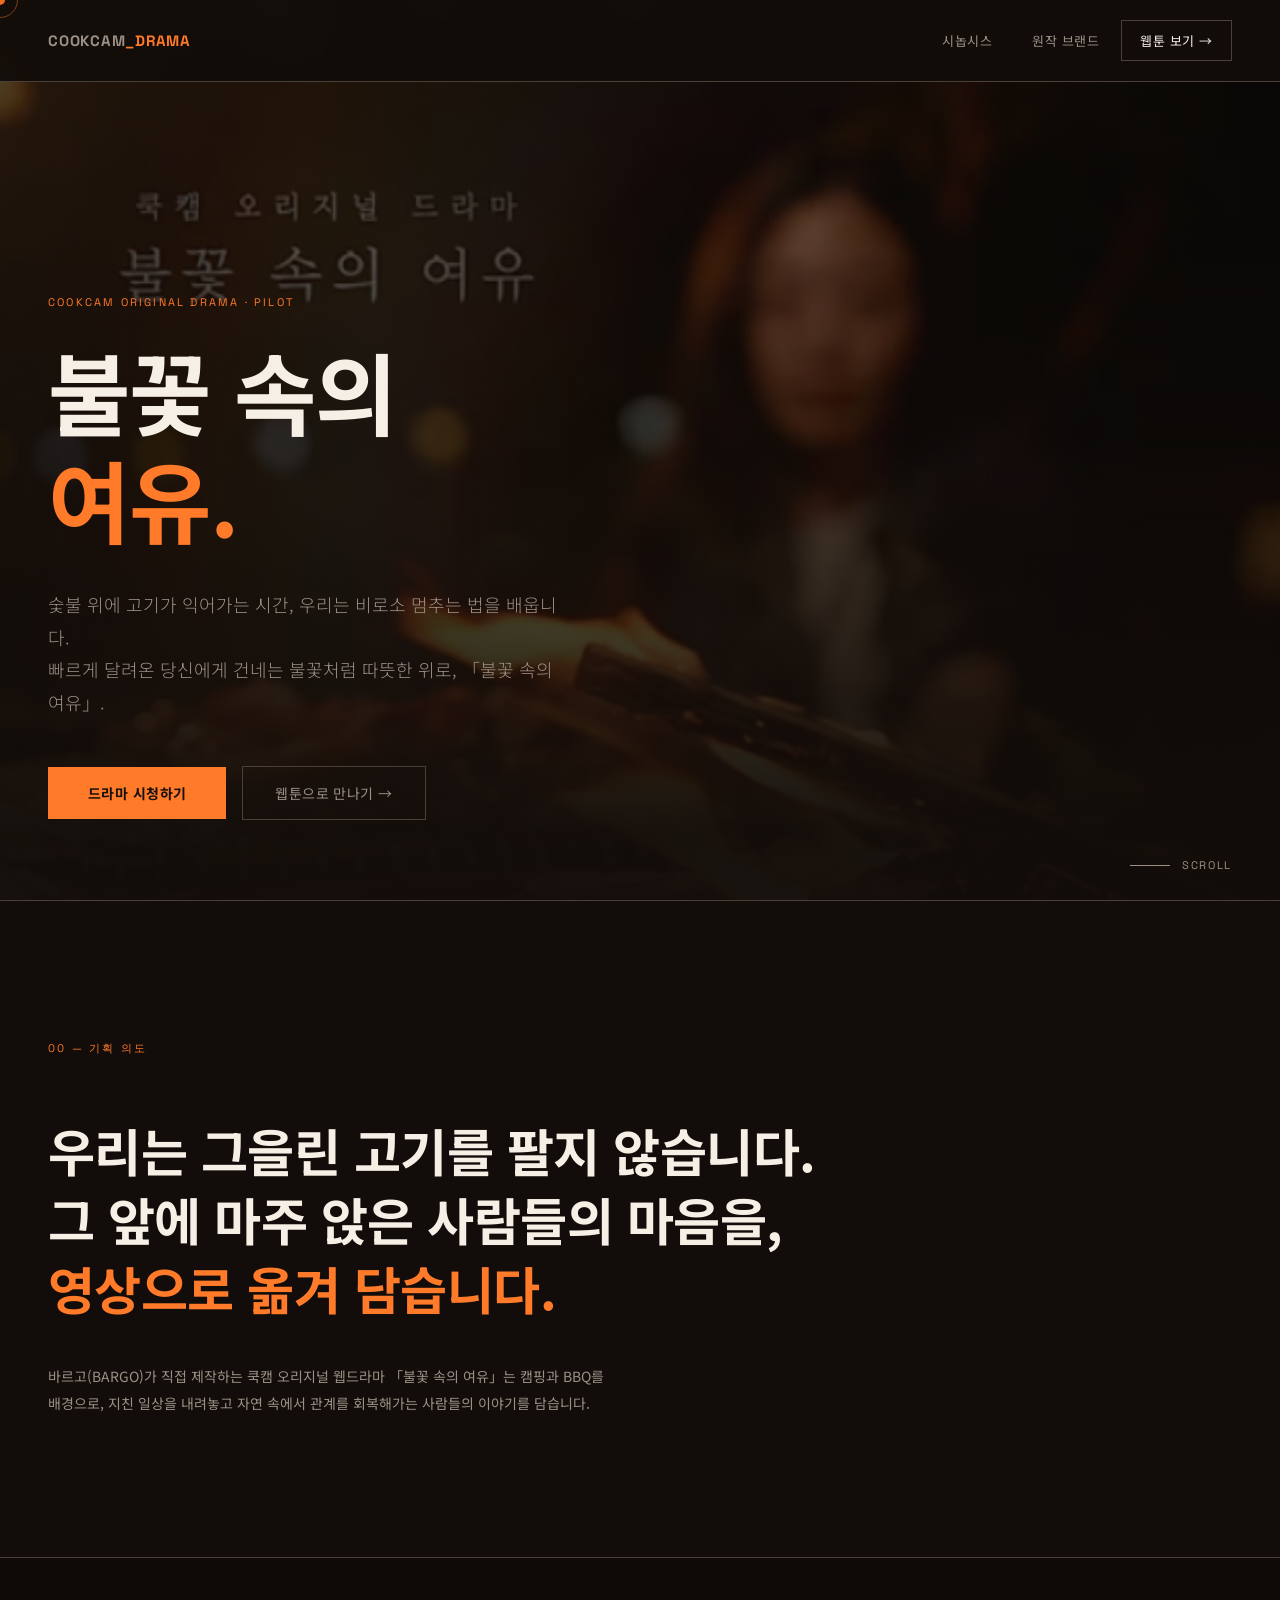
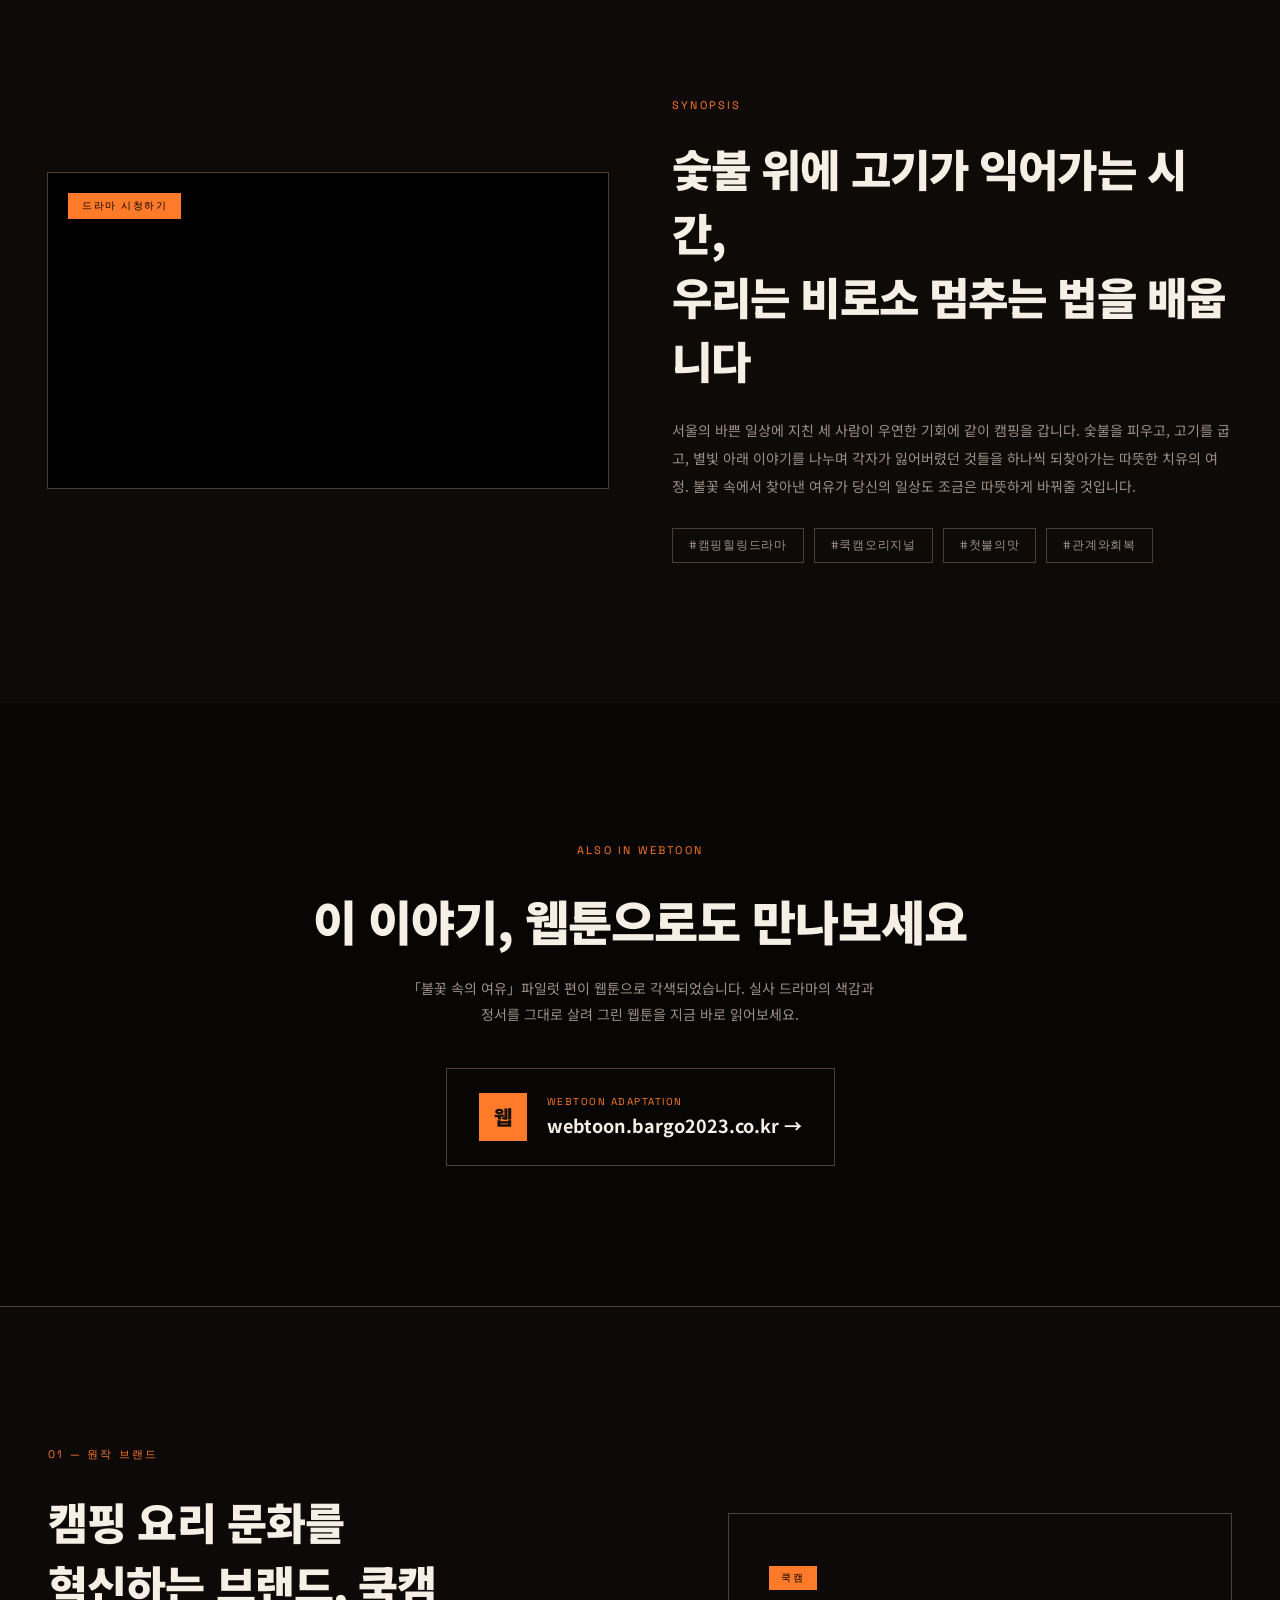
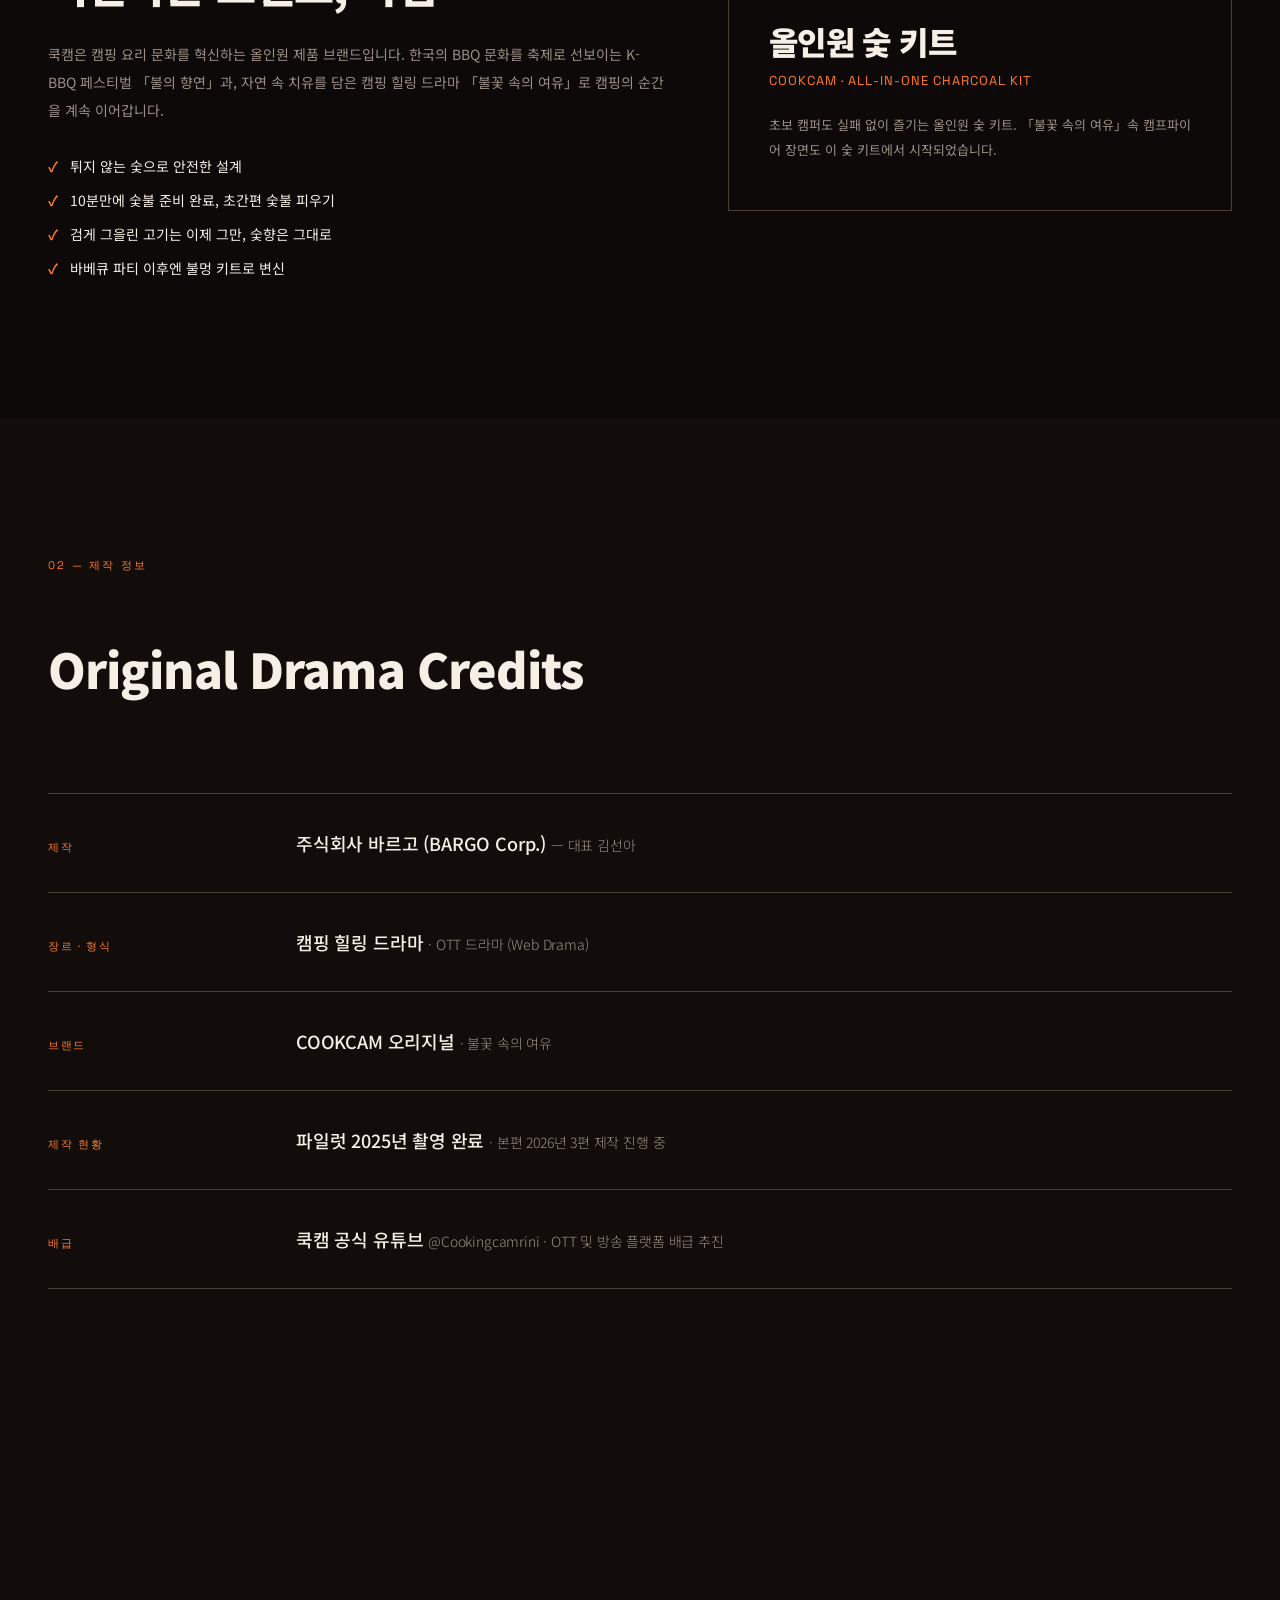
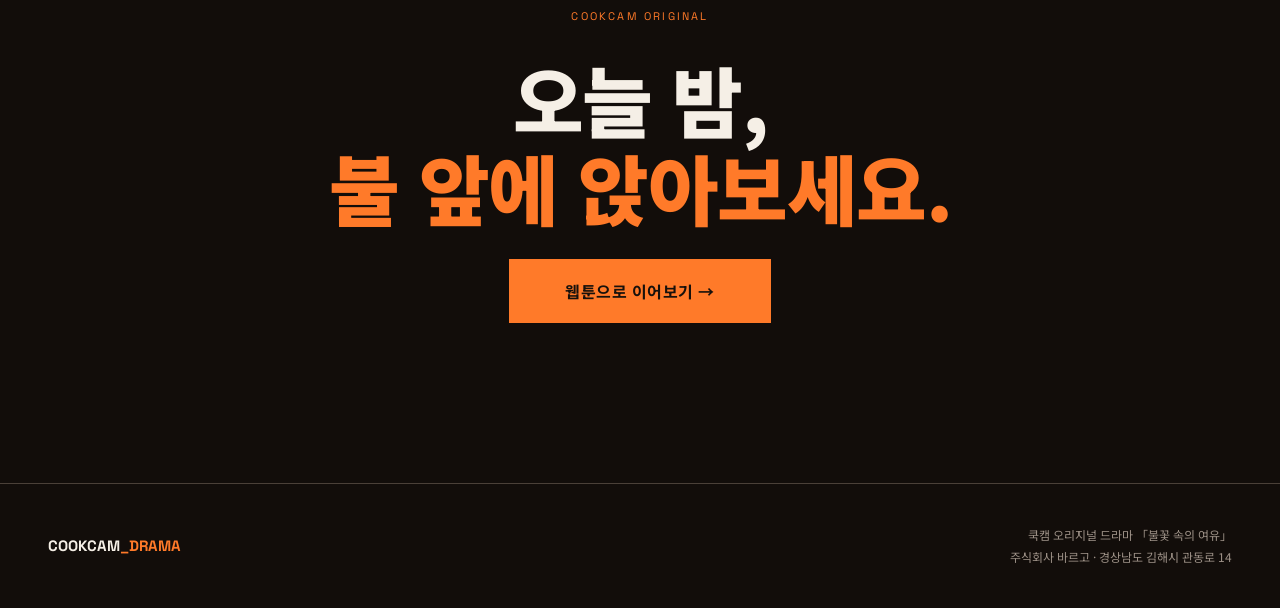
==== index.html @ 3969cc37 "Initial commit: 불꽃 속의 여유 drama hub" ====
<!DOCTYPE html>
<html lang="ko">
<head>
  <meta charset="UTF-8">
  <meta name="viewport" content="width=device-width, initial-scale=1.0">
  <title>불꽃 속의 여유 — CookCam Original Drama</title>
  <style>
    @import url('https://fonts.googleapis.com/css2?family=Noto+Sans+KR:wght@300;400;500;700;900&family=Space+Grotesk:wght@300;400;700&display=swap');

    *, *::before, *::after { box-sizing: border-box; margin: 0; padding: 0; }

    :root {
      --black: #120D0A;
      --ember: #FF7A29;
      --ember-dim: rgba(255, 122, 41, 0.08);
      --ember-mid: rgba(255, 122, 41, 0.45);
      --white: #F5EFE6;
      --gray: #4A4038;
      --gray-light: #9C9086;
    }

    html { scroll-behavior: smooth; }
    body {
      background: var(--black);
      color: var(--white);
      font-family: 'Noto Sans KR', sans-serif;
      overflow-x: hidden;
      cursor: none;
    }

    #cursor {
      position: fixed; width: 10px; height: 10px;
      background: var(--ember); border-radius: 50%;
      pointer-events: none; z-index: 9997;
      transform: translate(-50%, -50%);
      transition: transform 0.1s ease;
      mix-blend-mode: difference;
    }
    #cursor-ring {
      position: fixed; width: 36px; height: 36px;
      border: 1px solid var(--ember-mid); border-radius: 50%;
      pointer-events: none; z-index: 9996;
      transform: translate(-50%, -50%);
      transition: all 0.18s ease;
    }

    nav {
      position: fixed; top: 0; left: 0; right: 0; z-index: 100;
      display: flex; justify-content: space-between; align-items: center;
      padding: 20px 48px;
      background: rgba(18,13,10,0.95);
      border-bottom: 1px solid var(--gray);
      backdrop-filter: blur(12px);
    }
    .nav-logo { font-family: 'Space Grotesk', sans-serif; font-size: 15px; font-weight: 700; letter-spacing: 0.05em; color: var(--gray-light); }
    .nav-logo span { color: var(--ember); }
    .nav-links { display: flex; gap: 4px; align-items: center; }
    .nav-cta {
      display: flex; align-items: center; gap: 8px;
      padding: 10px 18px; color: var(--gray-light); text-decoration: none;
      font-size: 13px; letter-spacing: 0.04em; border: none; transition: color 0.25s;
    }
    .nav-cta:hover { color: var(--ember); }
    .nav-cta.filled { border: 1px solid var(--gray); color: var(--white); }
    .nav-cta.filled:hover { border-color: var(--ember); }

    #hero {
      position: relative; height: 100vh;
      display: flex; flex-direction: column; justify-content: flex-end;
      padding: 0 48px 80px; overflow: hidden;
    }
    #hero .hero-bg {
      position: absolute; inset: 0;
      background-image: url('assets/hero-still.jpg');
      background-size: cover; background-position: center 35%;
      filter: saturate(1.05) brightness(0.85);
    }
    #hero::before {
      content: '';
      position: absolute; inset: 0;
      background:
        linear-gradient(180deg, rgba(18,13,10,0.35), rgba(18,13,10,0.55) 55%, rgba(18,13,10,0.96) 92%),
        linear-gradient(90deg, rgba(18,13,10,0.55), rgba(18,13,10,0.15) 55%);
      z-index: 1;
    }
    .hero-tag {
      position: relative; z-index: 2;
      font-size: 11px; letter-spacing: 0.2em; color: var(--ember);
      text-transform: uppercase; margin-bottom: 28px;
      font-family: 'Space Grotesk', sans-serif;
    }
    .hero-title {
      position: relative; z-index: 2;
      font-size: clamp(44px, 7vw, 104px); font-weight: 700;
      line-height: 1.2; letter-spacing: -0.01em; margin-bottom: 36px;
    }
    .hero-title em { font-style: normal; color: var(--ember); display: block; }
    .hero-sub {
      position: relative; z-index: 2;
      font-size: clamp(15px, 1.5vw, 18px); color: var(--gray-light);
      font-weight: 300; max-width: 520px; line-height: 1.8; margin-bottom: 48px;
    }
    .hero-actions { position: relative; z-index: 2; display: flex; gap: 16px; align-items: center; flex-wrap: wrap; }
    .btn-primary {
      padding: 16px 40px; background: var(--ember); color: #17110c;
      font-weight: 700; font-size: 14px; letter-spacing: 0.03em;
      text-decoration: none; transition: opacity 0.2s;
    }
    .btn-primary:hover { opacity: 0.85; }
    .btn-ghost {
      padding: 16px 32px; border: 1px solid var(--gray); color: var(--gray-light);
      font-size: 14px; text-decoration: none; letter-spacing: 0.03em; transition: all 0.2s;
    }
    .btn-ghost:hover { border-color: var(--white); color: var(--white); }
    .scroll-hint {
      position: absolute; bottom: 28px; right: 48px; z-index: 2;
      font-size: 11px; letter-spacing: 0.15em; color: var(--gray-light);
      text-transform: uppercase; font-family: 'Space Grotesk', sans-serif;
      display: flex; align-items: center; gap: 12px;
    }
    .scroll-hint::before { content: ''; display: block; width: 40px; height: 1px; background: var(--gray-light); animation: scrollLine 2s ease infinite; }
    @keyframes scrollLine { 0%, 100% { transform: scaleX(1); opacity: 0.5; } 50% { transform: scaleX(0.4); opacity: 1; } }

    section { padding: 140px 48px; position: relative; }
    .section-number { font-family: 'Space Grotesk', sans-serif; font-size: 11px; letter-spacing: 0.2em; color: var(--ember); margin-bottom: 60px; }
    .divider { width: 100%; height: 1px; background: var(--gray); }

    #manifesto { background: var(--black); }
    .manifesto-text { font-size: clamp(26px, 4vw, 52px); font-weight: 700; line-height: 1.35; letter-spacing: -0.01em; max-width: 920px; }
    .manifesto-text .accent { color: var(--ember); }
    .manifesto-note { margin-top: 40px; font-size: 14px; color: var(--gray-light); max-width: 560px; line-height: 1.9; }

    #synopsis { background: #0e0a08; }
    .synopsis-grid { display: grid; grid-template-columns: 1fr 1fr; gap: 64px; align-items: center; }
    .synopsis-still { position: relative; overflow: hidden; aspect-ratio: 16 / 9; background: #000; box-shadow: 0 0 0 1px var(--gray); }
    .synopsis-still iframe { width: 100%; height: 100%; display: block; border: none; }
    .synopsis-still .watch-badge {
      position: absolute; top: 20px; left: 20px; z-index: 2;
      font-family: 'Space Grotesk', sans-serif; font-size: 10px; letter-spacing: 0.15em;
      color: #000; background: var(--ember); padding: 6px 14px; text-transform: uppercase;
      pointer-events: none;
    }
    .synopsis-eyebrow { font-family: 'Space Grotesk', sans-serif; font-size: 11px; letter-spacing: 0.2em; color: var(--ember); text-transform: uppercase; margin-bottom: 24px; }
    .synopsis-title { font-size: clamp(28px, 3.6vw, 44px); font-weight: 900; letter-spacing: -0.02em; margin-bottom: 24px; }
    .synopsis-body { font-size: 14px; color: var(--gray-light); line-height: 2; margin-bottom: 28px; }
    .synopsis-body strong { color: var(--white); font-weight: 500; }
    .tape { display: inline-flex; gap: 10px; flex-wrap: wrap; }
    .tape span { font-family: 'Space Grotesk', sans-serif; font-size: 12px; letter-spacing: 0.06em; color: var(--gray-light); border: 1px solid var(--gray); padding: 8px 16px; }

    #crosslink { background: #080605; text-align: center; }
    .crosslink-eyebrow { font-family: 'Space Grotesk', sans-serif; font-size: 11px; letter-spacing: 0.2em; color: var(--ember); text-transform: uppercase; margin-bottom: 28px; }
    .crosslink-title { font-size: clamp(28px, 4vw, 48px); font-weight: 900; letter-spacing: -0.02em; margin-bottom: 20px; }
    .crosslink-body { font-size: 14px; color: var(--gray-light); line-height: 1.9; max-width: 480px; margin: 0 auto 40px; }
    .crosslink-card {
      display: inline-flex; align-items: center; gap: 20px;
      border: 1px solid var(--gray); padding: 24px 32px;
      text-decoration: none; color: var(--white); transition: border-color 0.3s, background 0.3s;
    }
    .crosslink-card:hover { border-color: var(--ember); background: var(--ember-dim); }
    .crosslink-card-icon {
      width: 48px; height: 48px; flex-shrink: 0;
      background: var(--ember); color: #17110c;
      display: flex; align-items: center; justify-content: center;
      font-size: 20px; font-weight: 900;
    }
    .crosslink-card-text { text-align: left; }
    .crosslink-card-label { font-family: 'Space Grotesk', sans-serif; font-size: 10px; letter-spacing: 0.15em; color: var(--ember); text-transform: uppercase; margin-bottom: 4px; }
    .crosslink-card-name { font-size: 18px; font-weight: 700; }

    #brand { background: #0c0908; padding: 140px 48px; }
    .brand-grid { display: grid; grid-template-columns: 1.1fr 0.9fr; gap: 64px; align-items: center; }
    .brand-eyebrow { font-family: 'Space Grotesk', sans-serif; font-size: 11px; letter-spacing: 0.2em; color: var(--ember); text-transform: uppercase; margin-bottom: 28px; }
    .brand-title { font-size: clamp(28px, 3.4vw, 44px); font-weight: 900; letter-spacing: -0.02em; margin-bottom: 24px; }
    .brand-body { font-size: 14px; color: var(--gray-light); line-height: 2; margin-bottom: 32px; }
    .brand-checks { list-style: none; display: flex; flex-direction: column; gap: 14px; }
    .brand-checks li { font-size: 14px; color: var(--white); display: flex; align-items: baseline; gap: 12px; }
    .brand-checks li::before { content: '✓'; color: var(--ember); font-weight: 700; flex-shrink: 0; }
    .brand-card { border: 1px solid var(--gray); padding: 48px 40px; position: relative; }
    .brand-card-label { font-family: 'Space Grotesk', sans-serif; font-size: 10px; letter-spacing: 0.18em; color: #000; background: var(--ember); padding: 5px 12px; text-transform: uppercase; display: inline-block; margin-bottom: 28px; }
    .brand-card-name { font-size: 32px; font-weight: 900; letter-spacing: -0.02em; margin-bottom: 8px; }
    .brand-card-sub { font-family: 'Space Grotesk', sans-serif; font-size: 13px; color: var(--ember); letter-spacing: 0.08em; margin-bottom: 24px; }
    .brand-card-desc { font-size: 13px; color: var(--gray-light); line-height: 1.9; }

    #credits { background: var(--black); }
    .credits-header { margin-bottom: 90px; }
    .credits-title { font-size: clamp(30px, 4vw, 48px); font-weight: 900; letter-spacing: -0.02em; }
    .credits-rows { display: flex; flex-direction: column; }
    .credit-row { display: grid; grid-template-columns: 200px 1fr; gap: 48px; padding: 36px 0; border-top: 1px solid var(--gray); align-items: baseline; }
    .credit-row:last-child { border-bottom: 1px solid var(--gray); }
    .credit-role { font-family: 'Space Grotesk', sans-serif; font-size: 11px; letter-spacing: 0.15em; color: var(--ember); text-transform: uppercase; }
    .credit-names { font-size: 18px; font-weight: 500; letter-spacing: -0.01em; }
    .credit-names span { color: var(--gray-light); font-weight: 300; font-size: 14px; }

    #cta { background: var(--black); text-align: center; padding: 180px 48px; }
    .cta-label { font-size: 11px; letter-spacing: 0.2em; color: var(--ember); text-transform: uppercase; margin-bottom: 32px; font-family: 'Space Grotesk', sans-serif; }
    .cta-title { font-size: clamp(36px, 6vw, 84px); font-weight: 900; letter-spacing: -0.02em; line-height: 1.15; margin-bottom: 48px; }
    .cta-title em { font-style: normal; display: block; color: var(--ember); }

    footer { border-top: 1px solid var(--gray); padding: 40px 48px; display: flex; justify-content: space-between; align-items: center; flex-wrap: wrap; gap: 16px; }
    .footer-logo { font-family: 'Space Grotesk', sans-serif; font-size: 15px; font-weight: 700; }
    .footer-logo span { color: var(--ember); }
    .footer-info { font-size: 12px; color: var(--gray-light); text-align: right; line-height: 1.8; }

    #top-btn {
      position: fixed; bottom: 36px; right: 36px; width: 48px; height: 48px;
      background: var(--ember); color: #17110c; font-size: 20px;
      display: flex; align-items: center; justify-content: center;
      cursor: pointer; z-index: 200;
      opacity: 0; transform: translateY(16px);
      transition: opacity 0.3s, transform 0.3s; pointer-events: none;
    }
    #top-btn.visible { opacity: 1; transform: translateY(0); pointer-events: auto; }
    #top-btn:hover { background: #fff; }

    .reveal { opacity: 0; transform: translateY(40px); transition: opacity 0.8s ease, transform 0.8s ease; }
    .reveal.visible { opacity: 1; transform: translateY(0); }
    .reveal-delay-1 { transition-delay: 0.1s; }
    .reveal-delay-2 { transition-delay: 0.2s; }
    .reveal-delay-3 { transition-delay: 0.3s; }

    @media (max-width: 900px) {
      .synopsis-grid { grid-template-columns: 1fr; }
      .brand-grid { grid-template-columns: 1fr; }
    }
    @media (max-width: 768px) {
      body { cursor: auto; }
      #cursor, #cursor-ring { display: none; }
      nav { padding: 18px 20px; }
      .nav-links a:not(.filled) { display: none; }
      #hero { padding: 0 24px 64px; }
      section { padding: 80px 24px; }
      .crosslink-card { flex-direction: column; text-align: center; padding: 32px 24px; }
      .crosslink-card-text { text-align: center; }
      footer { flex-direction: column; text-align: center; }
      .footer-info { text-align: center; }
      .scroll-hint { display: none; }
    }
  </style>
</head>
<body>

  <div id="cursor"></div>
  <div id="cursor-ring"></div>
  <div id="top-btn" onclick="window.scrollTo({top:0,behavior:'smooth'})">↑</div>

  <nav>
    <div class="nav-logo">COOKCAM<span>_DRAMA</span></div>
    <div class="nav-links">
      <a href="#synopsis" class="nav-cta">시놉시스</a>
      <a href="#brand" class="nav-cta">원작 브랜드</a>
      <a href="https://webtoon.bargo2023.co.kr" class="nav-cta filled">웹툰 보기 →</a>
    </div>
  </nav>

  <section id="hero">
    <div class="hero-bg"></div>
    <div class="hero-tag">CookCam Original Drama · Pilot</div>
    <h1 class="hero-title">
      불꽃 속의<br>
      <em>여유.</em>
    </h1>
    <p class="hero-sub">
      숯불 위에 고기가 익어가는 시간, 우리는 비로소 멈추는 법을 배웁니다.<br>
      빠르게 달려온 당신에게 건네는 불꽃처럼 따뜻한 위로, 「불꽃 속의 여유」.
    </p>
    <div class="hero-actions">
      <a href="#synopsis" class="btn-primary">드라마 시청하기</a>
      <a href="https://webtoon.bargo2023.co.kr" class="btn-ghost">웹툰으로 만나기 →</a>
    </div>
    <div class="scroll-hint">scroll</div>
  </section>

  <div class="divider"></div>

  <section id="manifesto">
    <div class="section-number">00 — 기획 의도</div>
    <p class="manifesto-text reveal">
      우리는 그을린 고기를 팔지 않습니다.<br>
      그 앞에 마주 앉은 사람들의 마음을,<br>
      <span class="accent">영상으로 옮겨 담습니다.</span>
    </p>
    <p class="manifesto-note reveal reveal-delay-1">
      바르고(BARGO)가 직접 제작하는 쿡캠 오리지널 웹드라마 「불꽃 속의 여유」는
      캠핑과 BBQ를 배경으로, 지친 일상을 내려놓고 자연 속에서 관계를 회복해가는
      사람들의 이야기를 담습니다.
    </p>
  </section>

  <div class="divider"></div>

  <section id="synopsis">
    <div class="synopsis-grid">
      <div class="synopsis-still reveal" id="watch-frame">
        <span class="watch-badge">드라마 시청하기</span>
        <iframe src="https://www.youtube-nocookie.com/embed/9FIXDKkK9AM" title="쿡캠 오리지널 드라마 불꽃 속의 여유 — 파일럿 에피소드" allow="accelerometer; encrypted-media; gyroscope; picture-in-picture; web-share" referrerpolicy="strict-origin-when-cross-origin" allowfullscreen loading="lazy"></iframe>
      </div>
      <div>
        <div class="synopsis-eyebrow reveal">Synopsis</div>
        <h2 class="synopsis-title reveal reveal-delay-1">숯불 위에 고기가 익어가는 시간,<br>우리는 비로소 멈추는 법을 배웁니다</h2>
        <p class="synopsis-body reveal reveal-delay-2">
          서울의 바쁜 일상에 지친 세 사람이 우연한 기회에 같이 캠핑을 갑니다.
          숯불을 피우고, 고기를 굽고, 별빛 아래 이야기를 나누며 각자가 잃어버렸던
          것들을 하나씩 되찾아가는 따뜻한 치유의 여정. 불꽃 속에서 찾아낸 여유가
          당신의 일상도 조금은 따뜻하게 바꿔줄 것입니다.
        </p>
        <div class="tape reveal reveal-delay-3">
          <span>#캠핑힐링드라마</span>
          <span>#쿡캠오리지널</span>
          <span>#첫불의맛</span>
          <span>#관계와회복</span>
        </div>
      </div>
    </div>
  </section>

  <section id="crosslink">
    <div class="crosslink-eyebrow reveal">Also In Webtoon</div>
    <h2 class="crosslink-title reveal reveal-delay-1">이 이야기, 웹툰으로도 만나보세요</h2>
    <p class="crosslink-body reveal reveal-delay-2">
      「불꽃 속의 여유」파일럿 편이 웹툰으로 각색되었습니다.
      실사 드라마의 색감과 정서를 그대로 살려 그린 웹툰을 지금 바로 읽어보세요.
    </p>
    <a href="https://webtoon.bargo2023.co.kr" class="crosslink-card reveal reveal-delay-3">
      <div class="crosslink-card-icon">웹</div>
      <div class="crosslink-card-text">
        <div class="crosslink-card-label">Webtoon Adaptation</div>
        <div class="crosslink-card-name">webtoon.bargo2023.co.kr →</div>
      </div>
    </a>
  </section>

  <div class="divider"></div>

  <section id="brand">
    <div class="brand-grid">
      <div>
        <div class="brand-eyebrow reveal">01 — 원작 브랜드</div>
        <h2 class="brand-title reveal reveal-delay-1">캠핑 요리 문화를<br>혁신하는 브랜드, 쿡캠</h2>
        <p class="brand-body reveal reveal-delay-2">
          쿡캠은 캠핑 요리 문화를 혁신하는 올인원 제품 브랜드입니다.
          한국의 BBQ 문화를 축제로 선보이는 K-BBQ 페스티벌 「불의 향연」과,
          자연 속 치유를 담은 캠핑 힐링 드라마 「불꽃 속의 여유」로
          캠핑의 순간을 계속 이어갑니다.
        </p>
        <ul class="brand-checks reveal reveal-delay-3">
          <li>튀지 않는 숯으로 안전한 설계</li>
          <li>10분만에 숯불 준비 완료, 초간편 숯불 피우기</li>
          <li>검게 그을린 고기는 이제 그만, 숯향은 그대로</li>
          <li>바베큐 파티 이후엔 불멍 키트로 변신</li>
        </ul>
      </div>
      <div class="brand-card reveal reveal-delay-1">
        <span class="brand-card-label">쿡캠</span>
        <div class="brand-card-name">올인원 숯 키트</div>
        <div class="brand-card-sub">COOKCAM · ALL-IN-ONE CHARCOAL KIT</div>
        <p class="brand-card-desc">
          초보 캠퍼도 실패 없이 즐기는 올인원 숯 키트.
          「불꽃 속의 여유」속 캠프파이어 장면도 이 숯 키트에서 시작되었습니다.
        </p>
      </div>
    </div>
  </section>

  <section id="credits">
    <div class="credits-header">
      <div class="section-number">02 — 제작 정보</div>
      <h2 class="credits-title reveal">Original Drama Credits</h2>
    </div>
    <div class="credits-rows">
      <div class="credit-row reveal">
        <div class="credit-role">제작</div>
        <div class="credit-names">주식회사 바르고 (BARGO Corp.) <span>— 대표 김선아</span></div>
      </div>
      <div class="credit-row reveal reveal-delay-1">
        <div class="credit-role">장르 · 형식</div>
        <div class="credit-names">캠핑 힐링 드라마 <span>· OTT 드라마 (Web Drama)</span></div>
      </div>
      <div class="credit-row reveal reveal-delay-1">
        <div class="credit-role">브랜드</div>
        <div class="credit-names">COOKCAM 오리지널 <span>· 불꽃 속의 여유</span></div>
      </div>
      <div class="credit-row reveal reveal-delay-2">
        <div class="credit-role">제작 현황</div>
        <div class="credit-names">파일럿 2025년 촬영 완료 <span>· 본편 2026년 3편 제작 진행 중</span></div>
      </div>
      <div class="credit-row reveal reveal-delay-3">
        <div class="credit-role">배급</div>
        <div class="credit-names">쿡캠 공식 유튜브 <span>@Cookingcamrini · OTT 및 방송 플랫폼 배급 추진</span></div>
      </div>
    </div>
  </section>

  <section id="cta">
    <div class="cta-label">Cookcam Original</div>
    <h2 class="cta-title reveal">
      오늘 밤,
      <em>불 앞에 앉아보세요.</em>
    </h2>
    <a href="https://webtoon.bargo2023.co.kr" class="btn-primary" style="font-size:16px; padding:20px 56px;">웹툰으로 이어보기 →</a>
  </section>

  <footer>
    <div class="footer-logo">COOKCAM<span>_DRAMA</span></div>
    <div class="footer-info">
      쿡캠 오리지널 드라마 「불꽃 속의 여유」<br>
      주식회사 바르고 · 경상남도 김해시 관동로 14
    </div>
  </footer>

  <script>
    const cursor = document.getElementById('cursor');
    const ring = document.getElementById('cursor-ring');
    let mx = 0, my = 0, rx = 0, ry = 0;
    document.addEventListener('mousemove', e => {
      mx = e.clientX; my = e.clientY;
      cursor.style.left = mx + 'px'; cursor.style.top = my + 'px';
    });
    (function animRing() {
      rx += (mx - rx) * 0.12; ry += (my - ry) * 0.12;
      ring.style.left = rx + 'px'; ring.style.top = ry + 'px';
      requestAnimationFrame(animRing);
    })();
    document.querySelectorAll('a, button, #top-btn').forEach(el => {
      el.addEventListener('mouseenter', () => {
        cursor.style.transform = 'translate(-50%,-50%) scale(2.5)';
        ring.style.transform = 'translate(-50%,-50%) scale(1.6)';
        ring.style.borderColor = 'rgba(255,122,41,0.85)';
      });
      el.addEventListener('mouseleave', () => {
        cursor.style.transform = 'translate(-50%,-50%) scale(1)';
        ring.style.transform = 'translate(-50%,-50%) scale(1)';
        ring.style.borderColor = 'rgba(255,122,41,0.45)';
      });
    });
    const topBtn = document.getElementById('top-btn');
    window.addEventListener('scroll', () => { topBtn.classList.toggle('visible', window.scrollY > 400); });
    const observer = new IntersectionObserver(entries => {
      entries.forEach(e => { if (e.isIntersecting) e.target.classList.add('visible'); });
    }, { threshold: 0.15 });
    document.querySelectorAll('.reveal').forEach(el => observer.observe(el));
  </script>
</body>
</html>
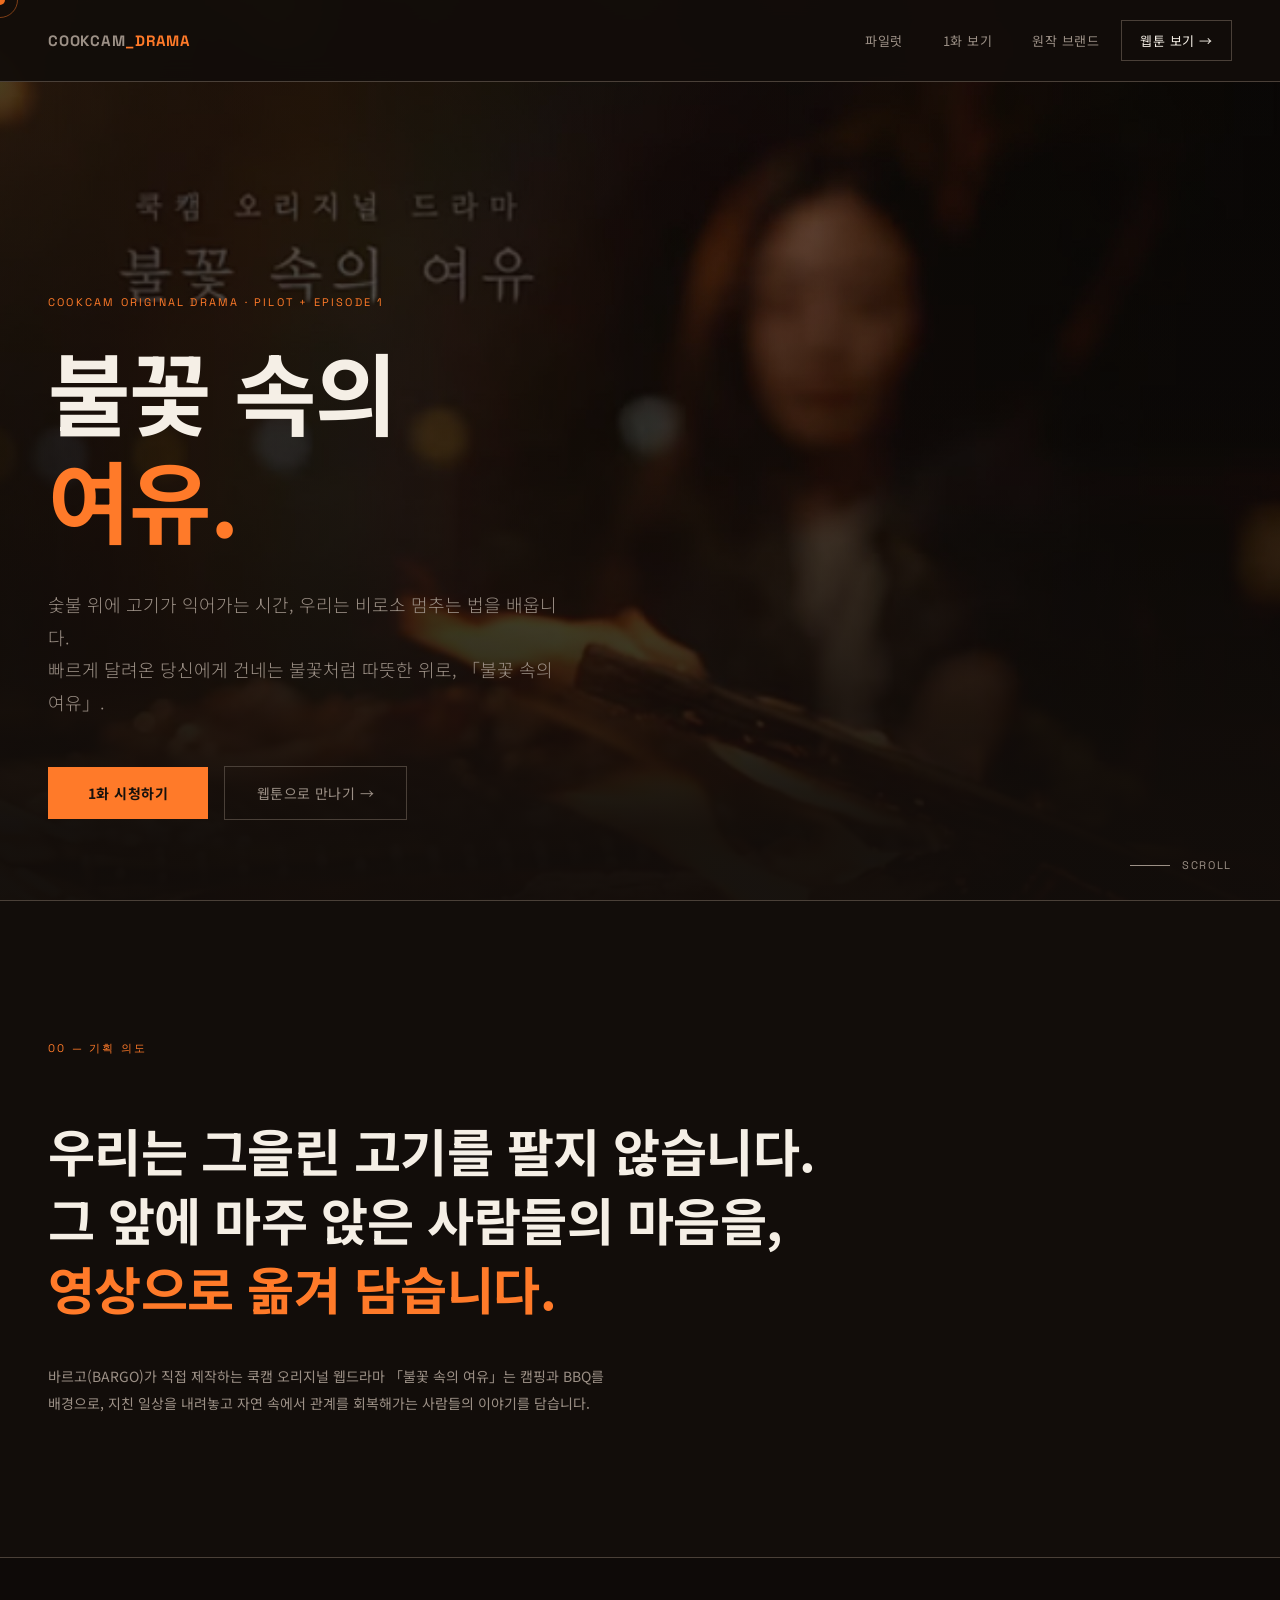
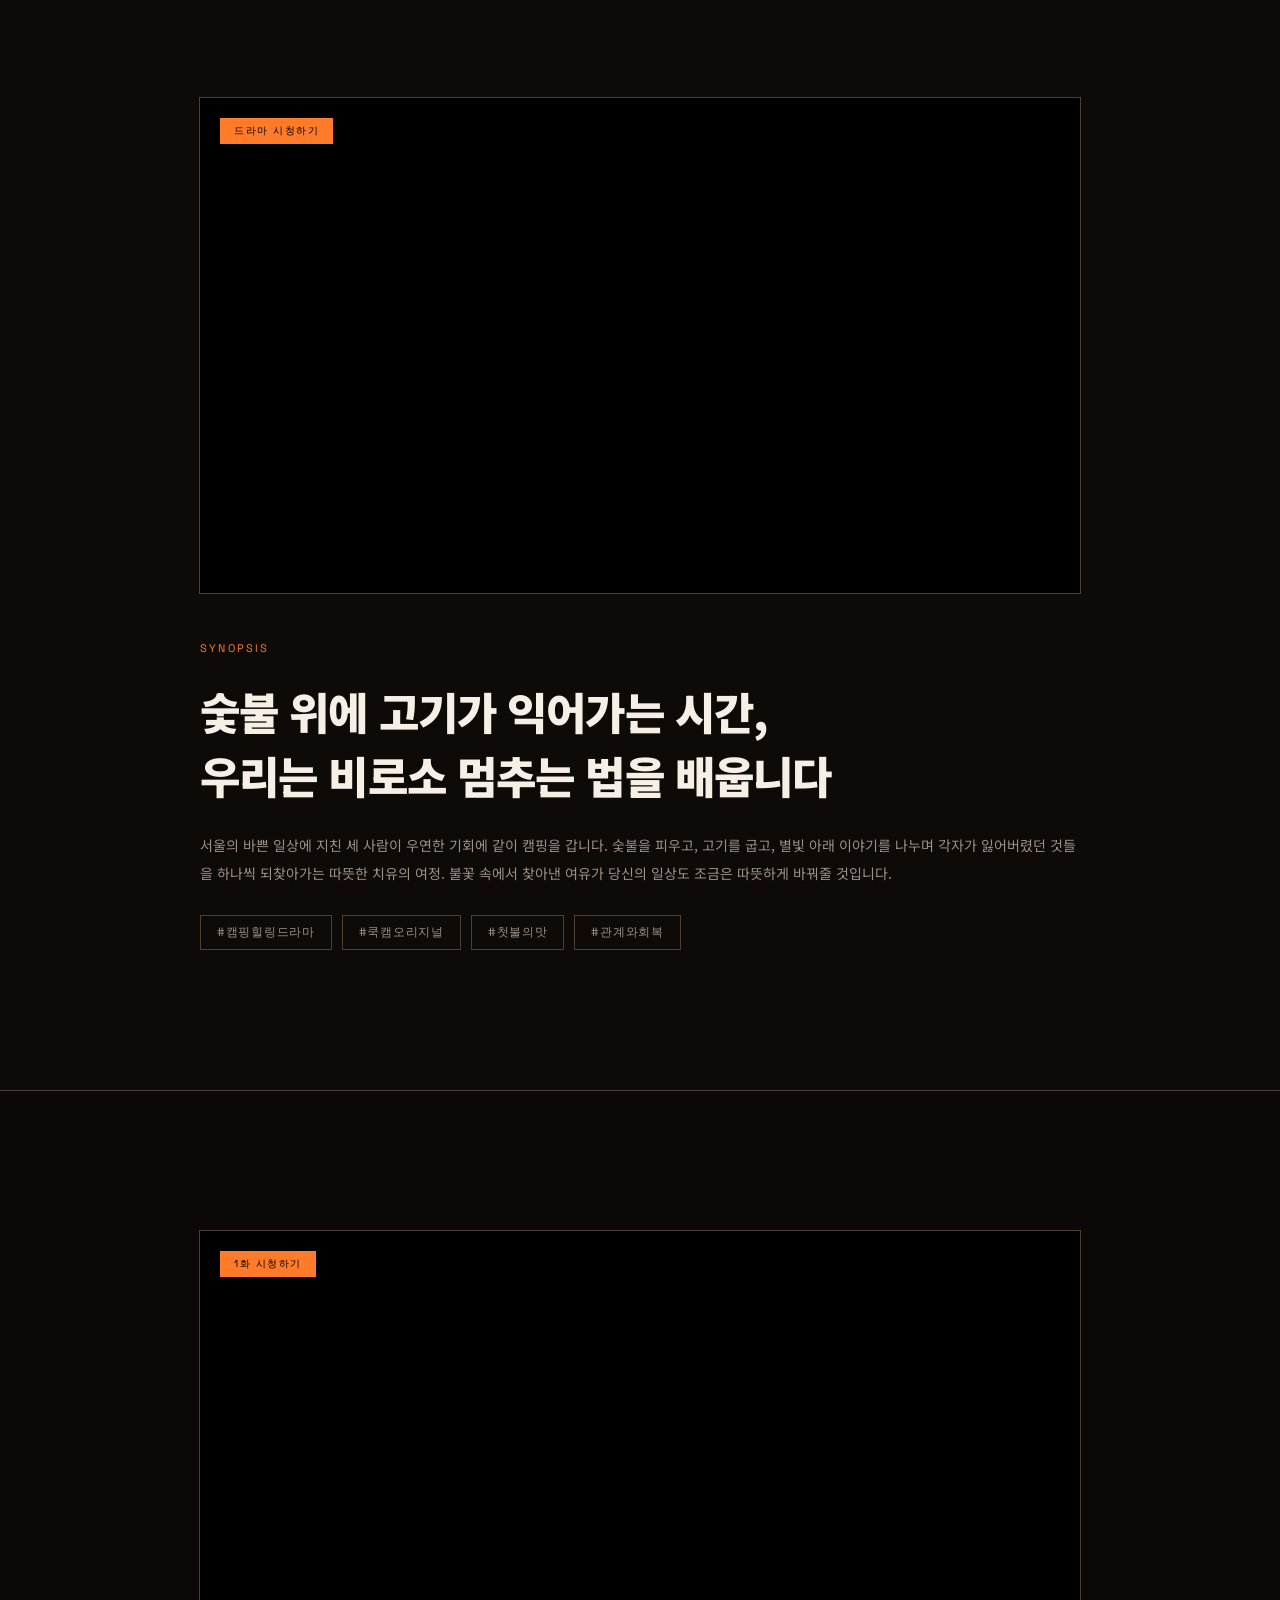
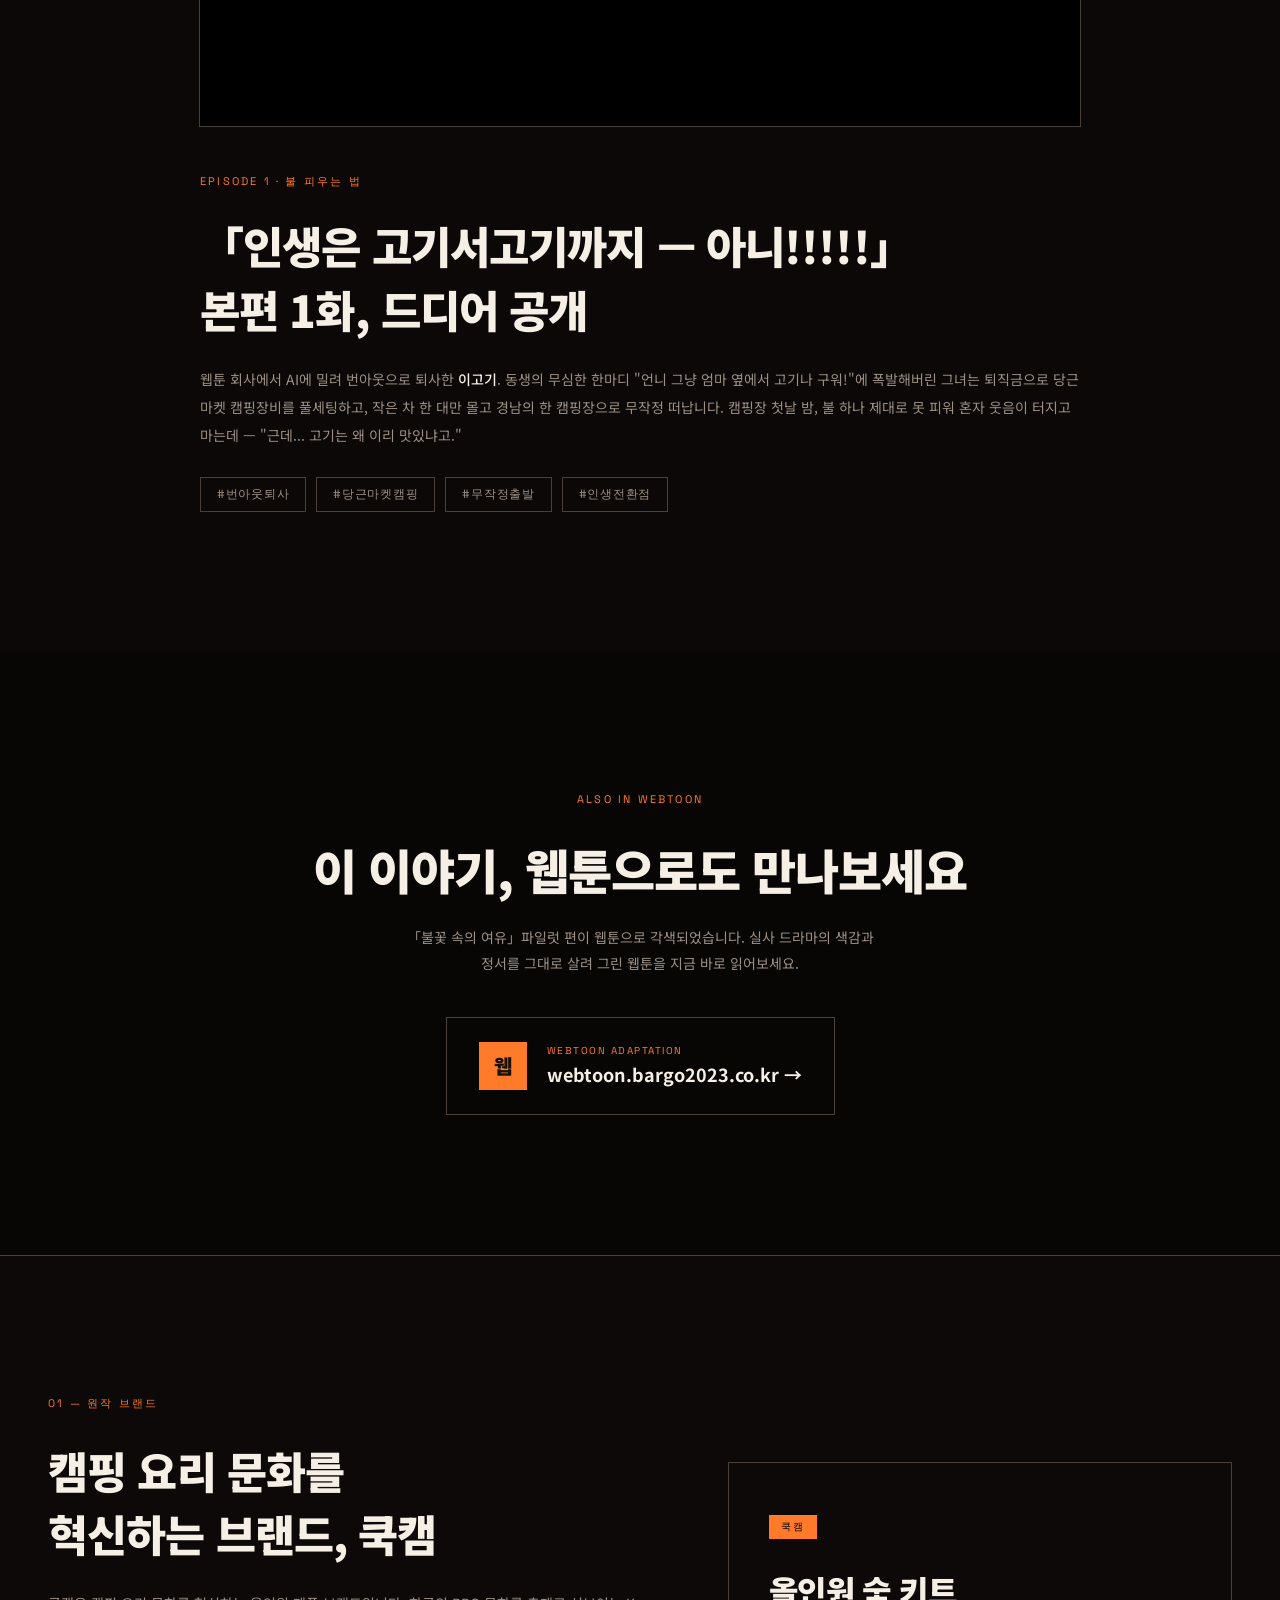
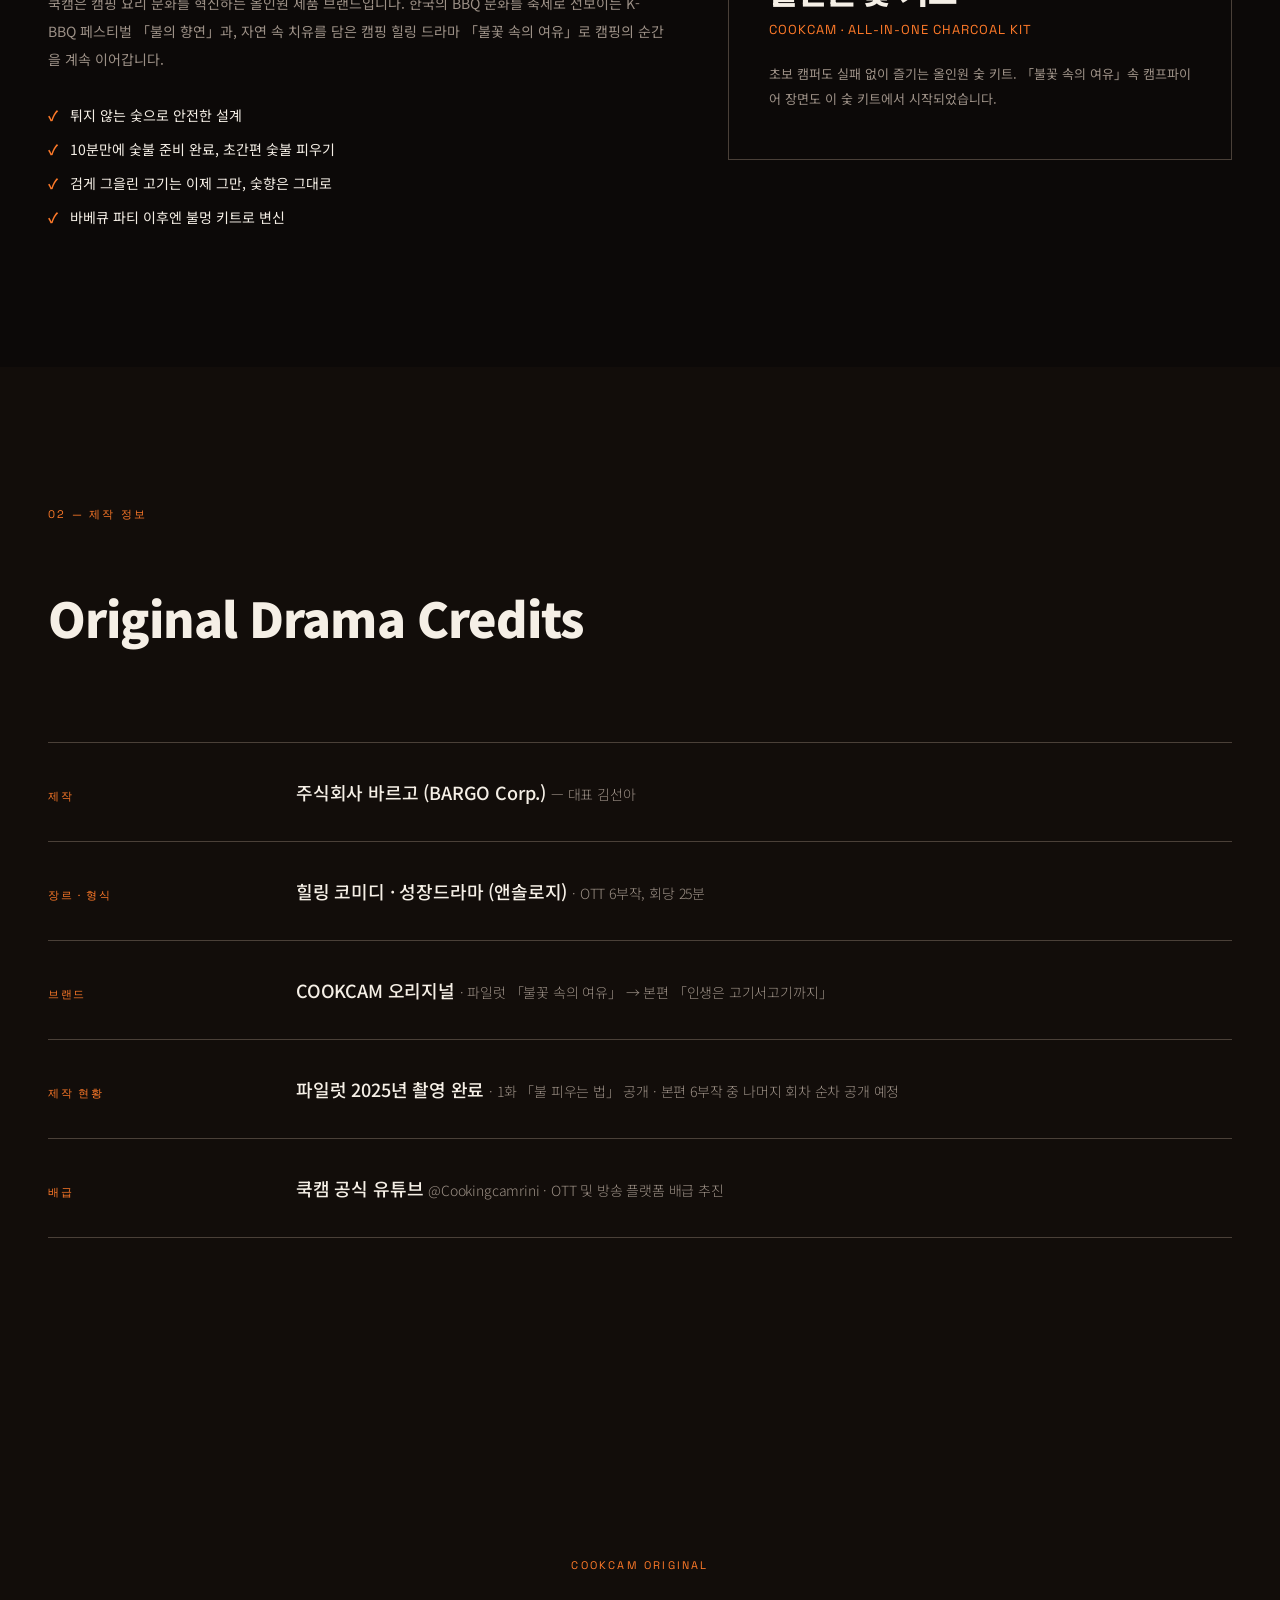
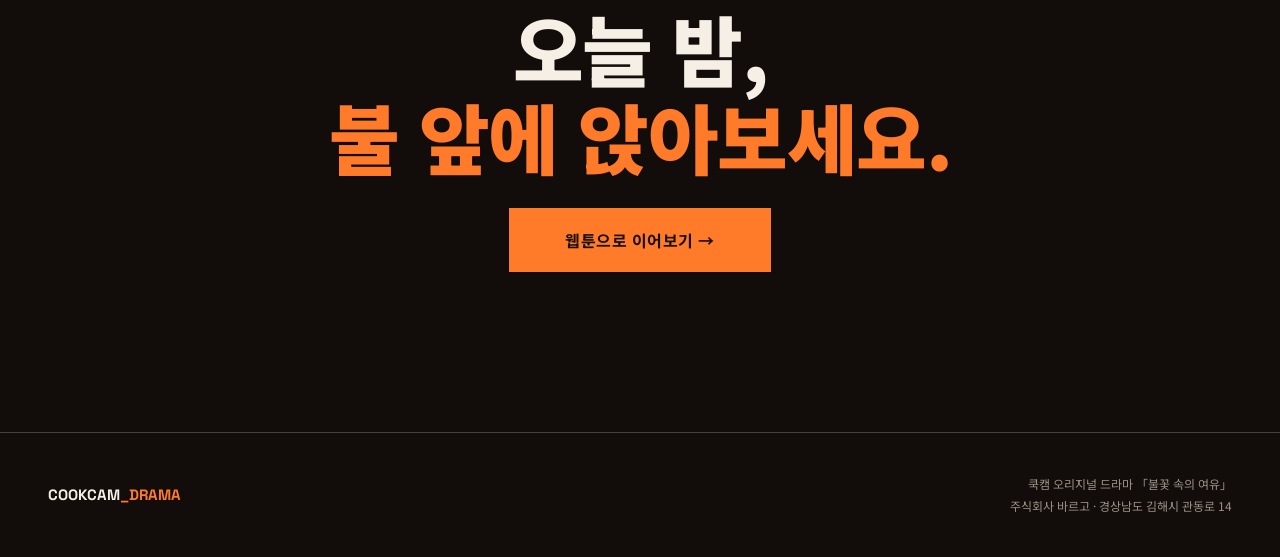
==== commit dfdb53f0: "Add Episode 1 video section, stack pilot/ep1 layout vertically Episode 1 "불 피우는 법" now embeds the ac" ====
--- a/index.html
+++ b/index.html
@@ -130,9 +130,10 @@
     .manifesto-text .accent { color: var(--ember); }
     .manifesto-note { margin-top: 40px; font-size: 14px; color: var(--gray-light); max-width: 560px; line-height: 1.9; }
 
-    #synopsis { background: #0e0a08; }
-    .synopsis-grid { display: grid; grid-template-columns: 1fr 1fr; gap: 64px; align-items: center; }
-    .synopsis-still { position: relative; overflow: hidden; aspect-ratio: 16 / 9; background: #000; box-shadow: 0 0 0 1px var(--gray); }
+    #synopsis, #episode1 { background: #0e0a08; }
+    #episode1 { background: #0b0807; }
+    .synopsis-grid { display: flex; flex-direction: column; gap: 48px; max-width: 880px; margin: 0 auto; }
+    .synopsis-still { position: relative; overflow: hidden; aspect-ratio: 16 / 9; background: #000; box-shadow: 0 0 0 1px var(--gray); width: 100%; }
     .synopsis-still iframe { width: 100%; height: 100%; display: block; border: none; }
     .synopsis-still .watch-badge {
       position: absolute; top: 20px; left: 20px; z-index: 2;
@@ -219,7 +220,6 @@
     .reveal-delay-3 { transition-delay: 0.3s; }
 
     @media (max-width: 900px) {
-      .synopsis-grid { grid-template-columns: 1fr; }
       .brand-grid { grid-template-columns: 1fr; }
     }
     @media (max-width: 768px) {
@@ -246,7 +246,8 @@
   <nav>
     <div class="nav-logo">COOKCAM<span>_DRAMA</span></div>
     <div class="nav-links">
-      <a href="#synopsis" class="nav-cta">시놉시스</a>
+      <a href="#synopsis" class="nav-cta">파일럿</a>
+      <a href="#episode1" class="nav-cta">1화 보기</a>
       <a href="#brand" class="nav-cta">원작 브랜드</a>
       <a href="https://webtoon.bargo2023.co.kr" class="nav-cta filled">웹툰 보기 →</a>
     </div>
@@ -254,7 +255,7 @@
 
   <section id="hero">
     <div class="hero-bg"></div>
-    <div class="hero-tag">CookCam Original Drama · Pilot</div>
+    <div class="hero-tag">CookCam Original Drama · Pilot + Episode 1</div>
     <h1 class="hero-title">
       불꽃 속의<br>
       <em>여유.</em>
@@ -264,7 +265,7 @@
       빠르게 달려온 당신에게 건네는 불꽃처럼 따뜻한 위로, 「불꽃 속의 여유」.
     </p>
     <div class="hero-actions">
-      <a href="#synopsis" class="btn-primary">드라마 시청하기</a>
+      <a href="#episode1" class="btn-primary">1화 시청하기</a>
       <a href="https://webtoon.bargo2023.co.kr" class="btn-ghost">웹툰으로 만나기 →</a>
     </div>
     <div class="scroll-hint">scroll</div>
@@ -308,6 +309,35 @@
           <span>#쿡캠오리지널</span>
           <span>#첫불의맛</span>
           <span>#관계와회복</span>
+        </div>
+      </div>
+    </div>
+  </section>
+
+  <div class="divider"></div>
+
+  <section id="episode1">
+    <div class="synopsis-grid">
+      <div class="synopsis-still reveal" id="ep1-watch-frame">
+        <span class="watch-badge">1화 시청하기</span>
+        <iframe src="https://www.youtube-nocookie.com/embed/zf8CBYpB6CU" title="쿡캠 오리지널 드라마 인생은 고기서고기까지 — 1화 '불 피우는 법'" allow="accelerometer; encrypted-media; gyroscope; picture-in-picture; web-share" referrerpolicy="strict-origin-when-cross-origin" allowfullscreen loading="lazy"></iframe>
+      </div>
+      <div>
+        <div class="synopsis-eyebrow reveal">Episode 1 · 불 피우는 법</div>
+        <h2 class="synopsis-title reveal reveal-delay-1">「인생은 고기서고기까지 — 아니!!!!!」<br>본편 1화, 드디어 공개</h2>
+        <p class="synopsis-body reveal reveal-delay-2">
+          웹툰 회사에서 AI에 밀려 번아웃으로 퇴사한 <strong>이고기</strong>.
+          동생의 무심한 한마디 "언니 그냥 엄마 옆에서 고기나 구워!"에 폭발해버린 그녀는
+          퇴직금으로 당근마켓 캠핑장비를 풀세팅하고, 작은 차 한 대만 몰고
+          경남의 한 캠핑장으로 무작정 떠납니다.
+          캠핑장 첫날 밤, 불 하나 제대로 못 피워 혼자 웃음이 터지고 마는데 —
+          "근데... 고기는 왜 이리 맛있냐고."
+        </p>
+        <div class="tape reveal reveal-delay-3">
+          <span>#번아웃퇴사</span>
+          <span>#당근마켓캠핑</span>
+          <span>#무작정출발</span>
+          <span>#인생전환점</span>
         </div>
       </div>
     </div>
@@ -373,15 +403,15 @@
       </div>
       <div class="credit-row reveal reveal-delay-1">
         <div class="credit-role">장르 · 형식</div>
-        <div class="credit-names">캠핑 힐링 드라마 <span>· OTT 드라마 (Web Drama)</span></div>
+        <div class="credit-names">힐링 코미디 · 성장드라마 (앤솔로지) <span>· OTT 6부작, 회당 25분</span></div>
       </div>
       <div class="credit-row reveal reveal-delay-1">
         <div class="credit-role">브랜드</div>
-        <div class="credit-names">COOKCAM 오리지널 <span>· 불꽃 속의 여유</span></div>
+        <div class="credit-names">COOKCAM 오리지널 <span>· 파일럿 「불꽃 속의 여유」 → 본편 「인생은 고기서고기까지」</span></div>
       </div>
       <div class="credit-row reveal reveal-delay-2">
         <div class="credit-role">제작 현황</div>
-        <div class="credit-names">파일럿 2025년 촬영 완료 <span>· 본편 2026년 3편 제작 진행 중</span></div>
+        <div class="credit-names">파일럿 2025년 촬영 완료 <span>· 1화 「불 피우는 법」 공개 · 본편 6부작 중 나머지 회차 순차 공개 예정</span></div>
       </div>
       <div class="credit-row reveal reveal-delay-3">
         <div class="credit-role">배급</div>
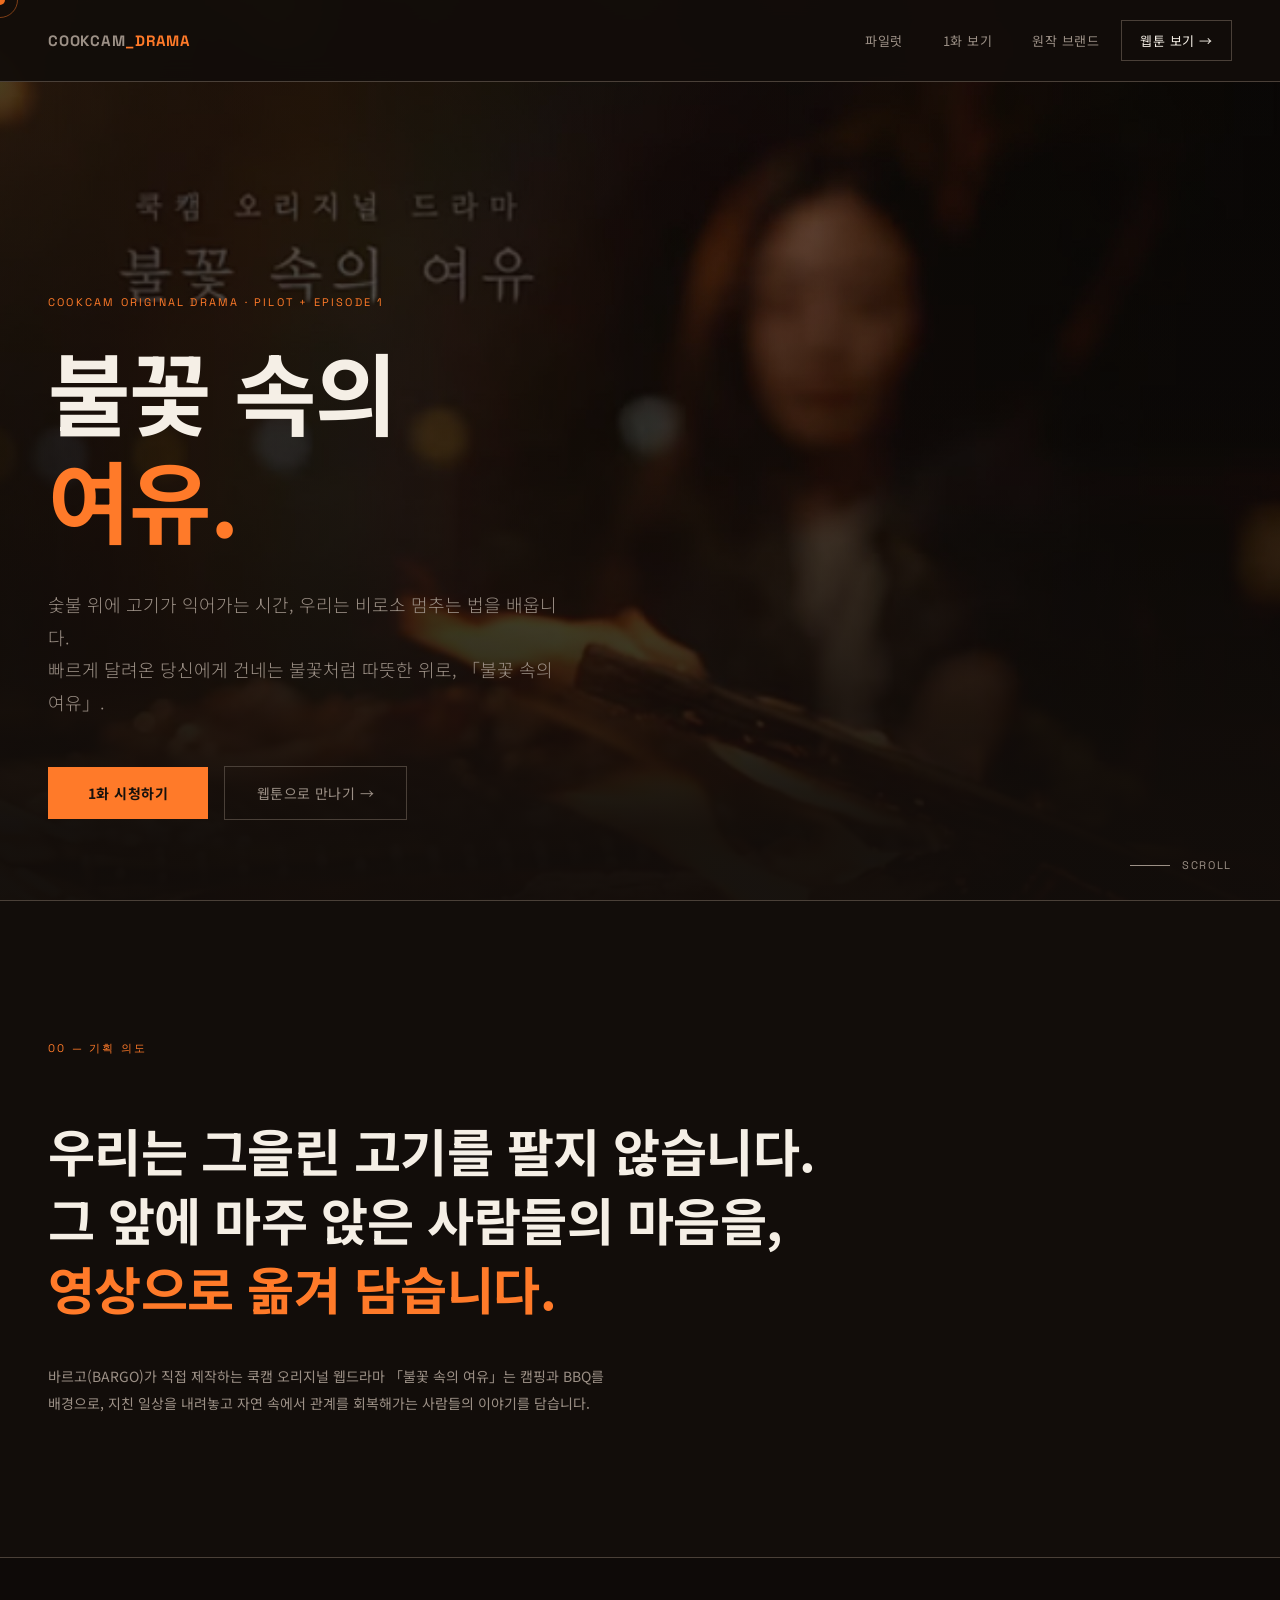
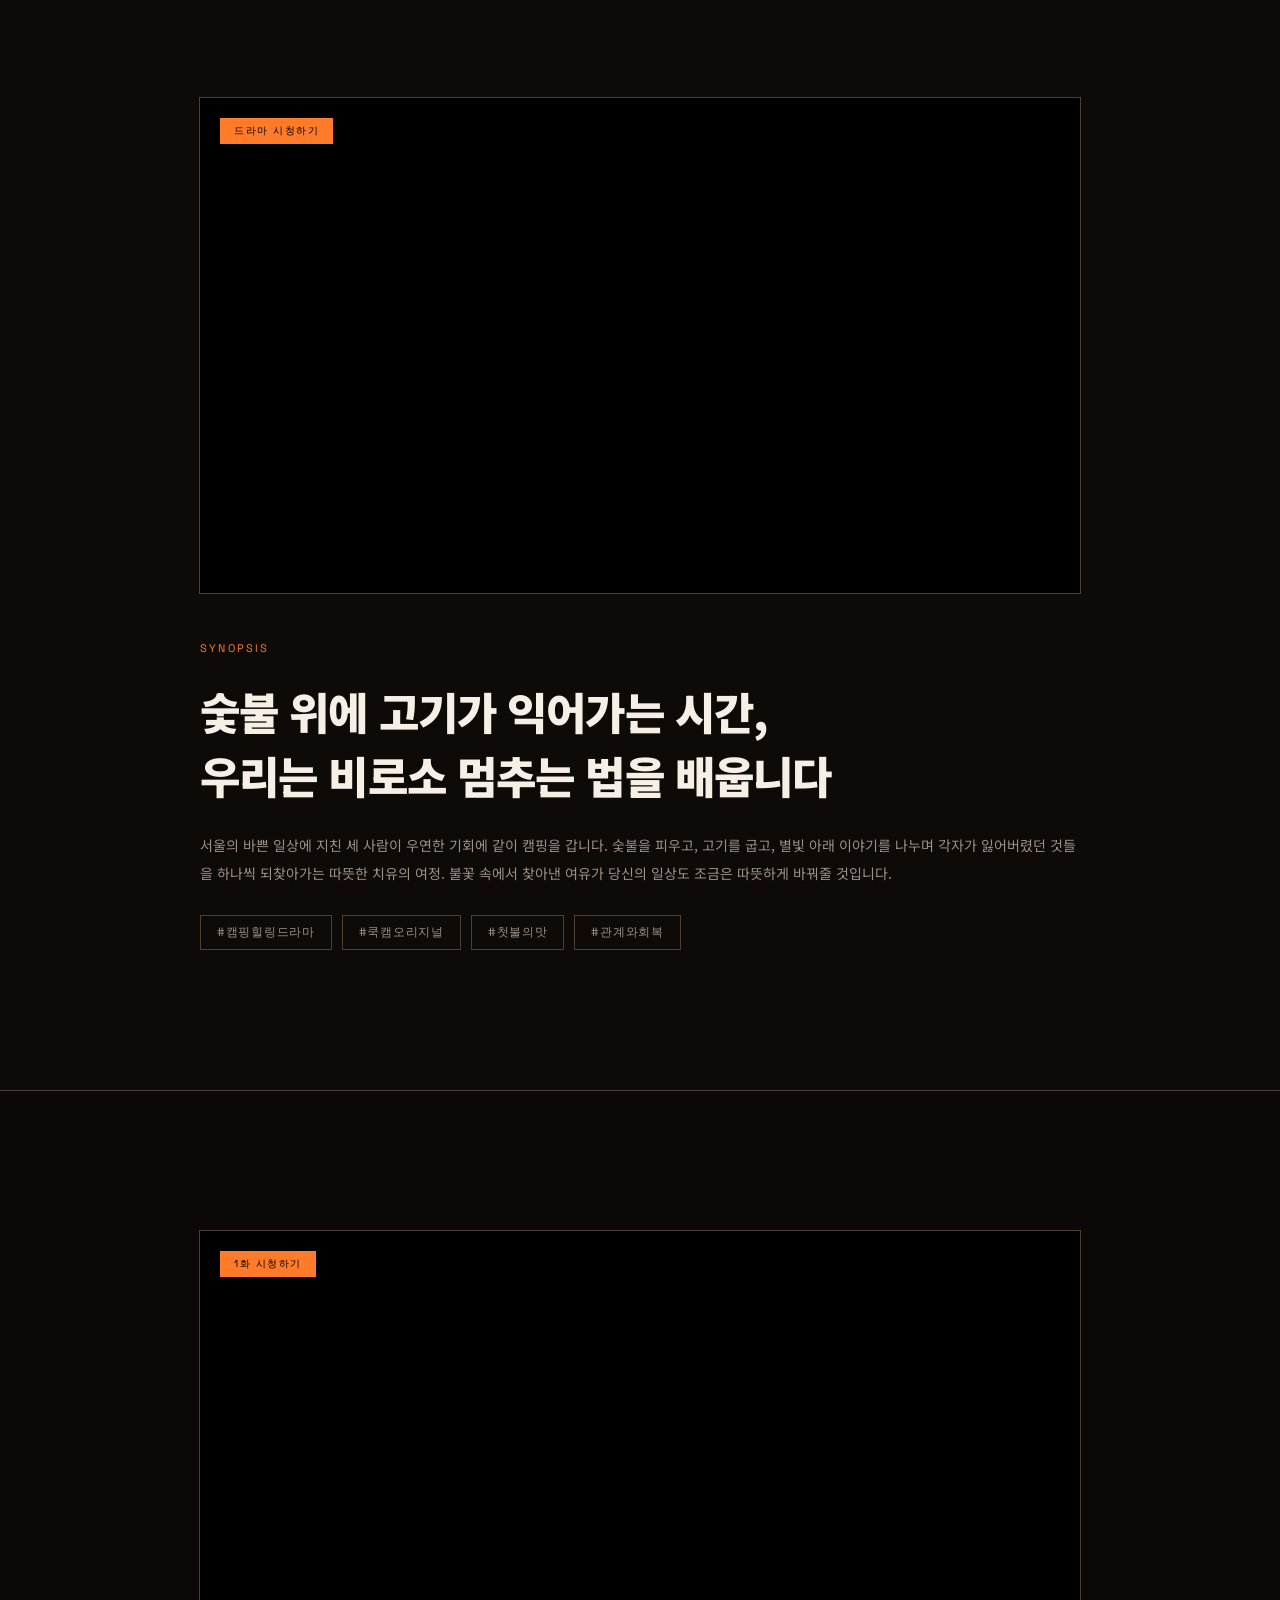
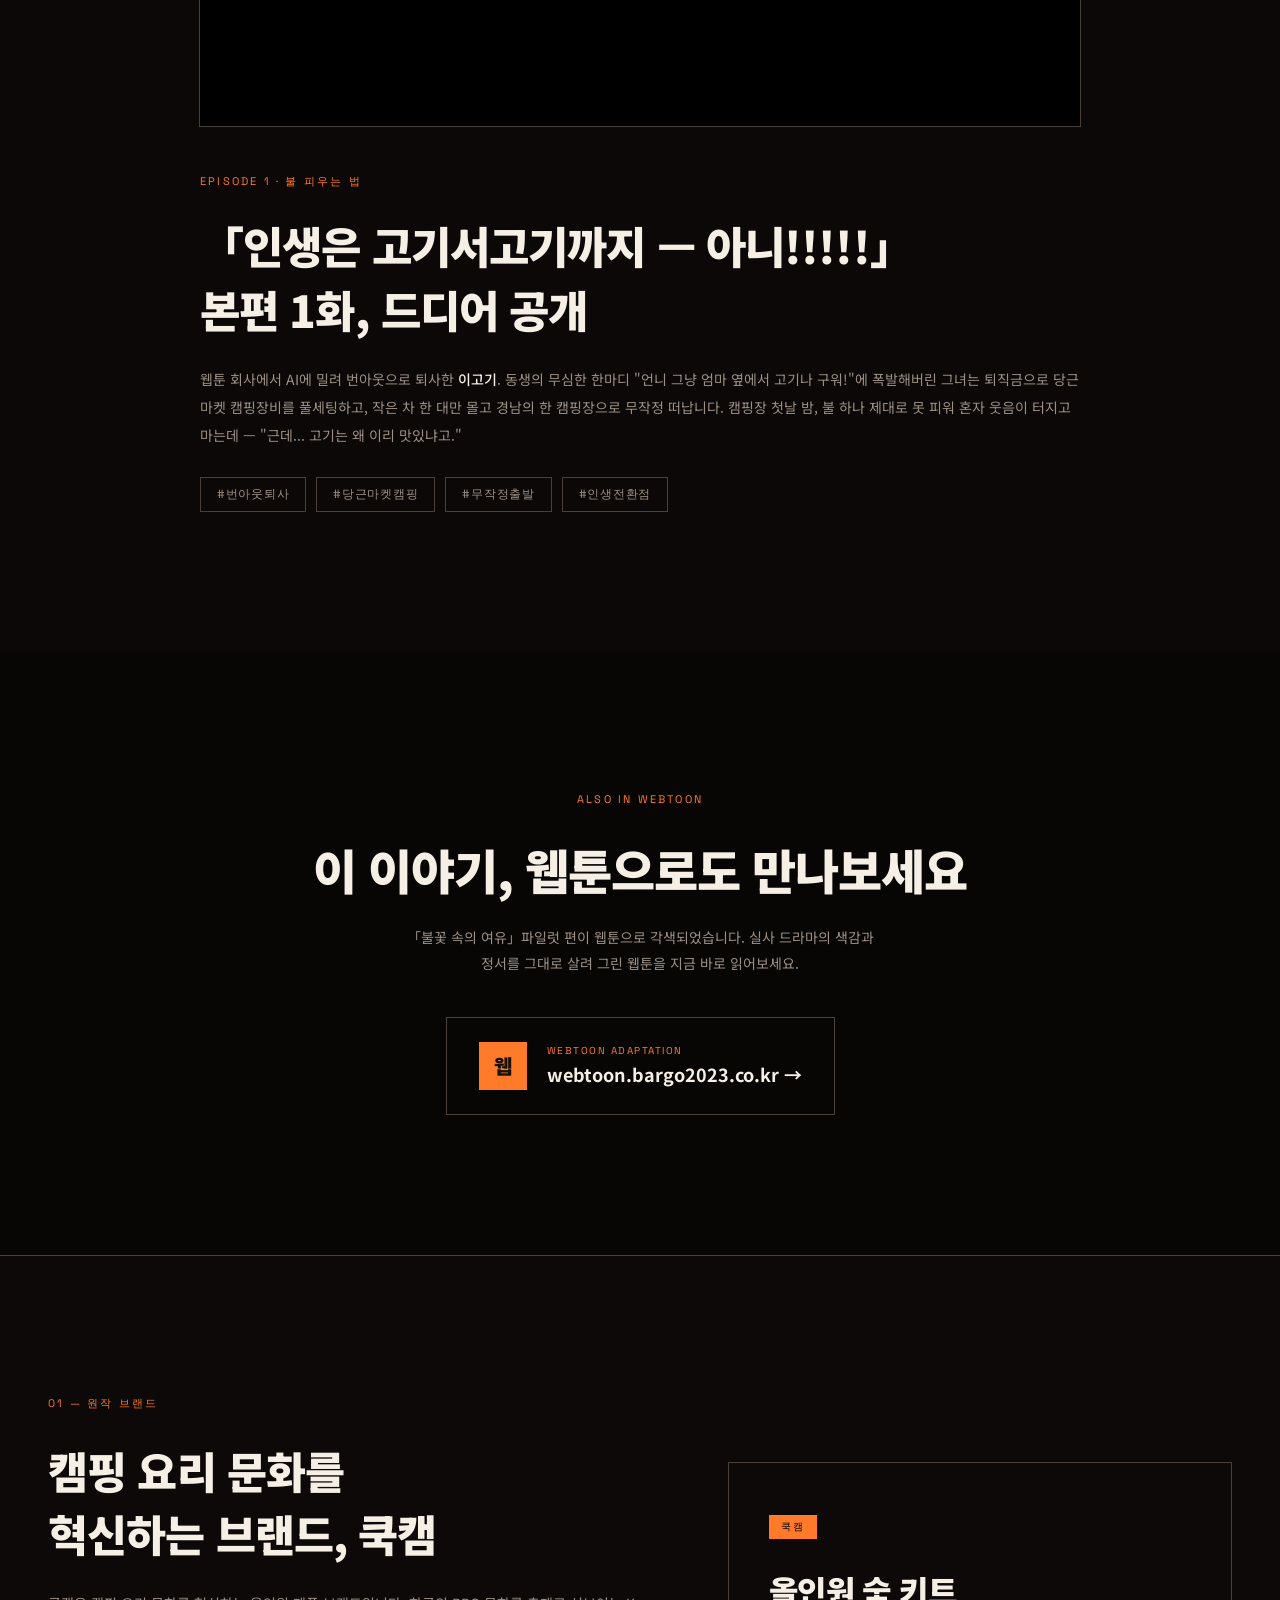
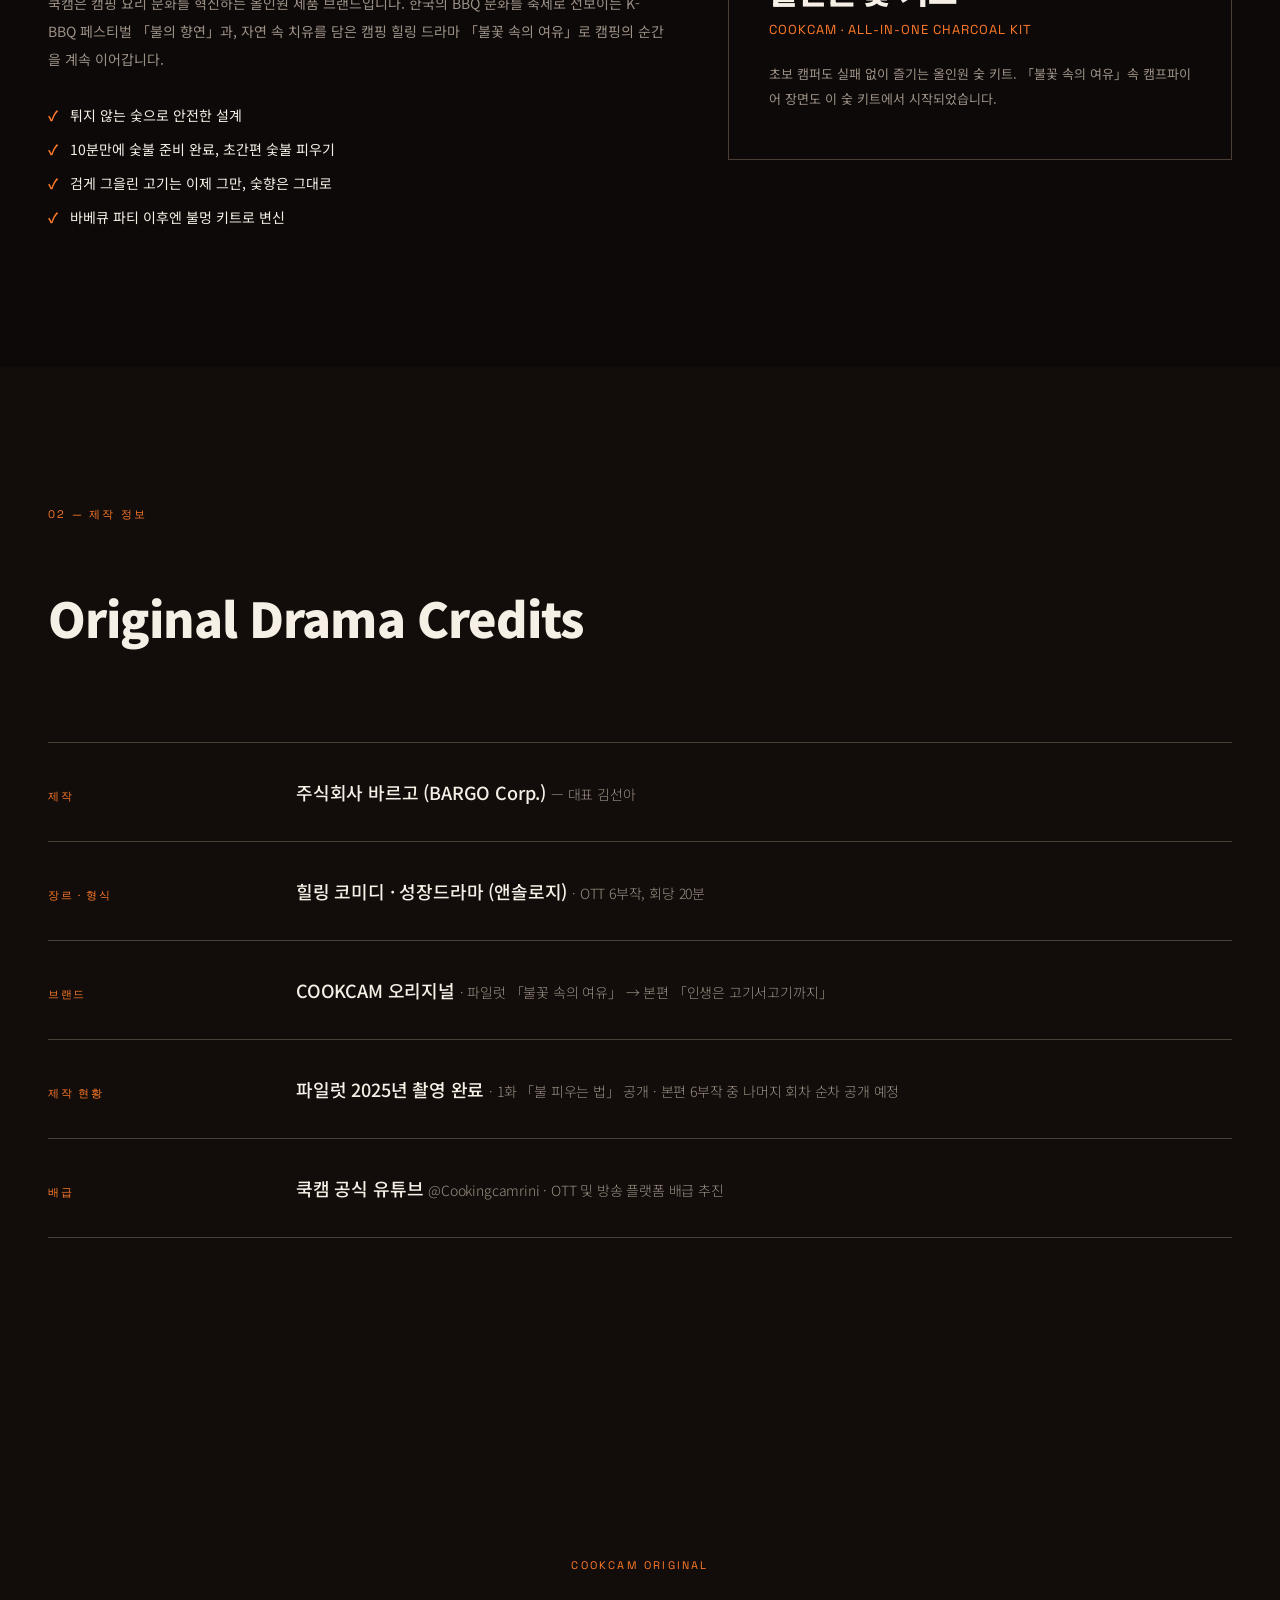
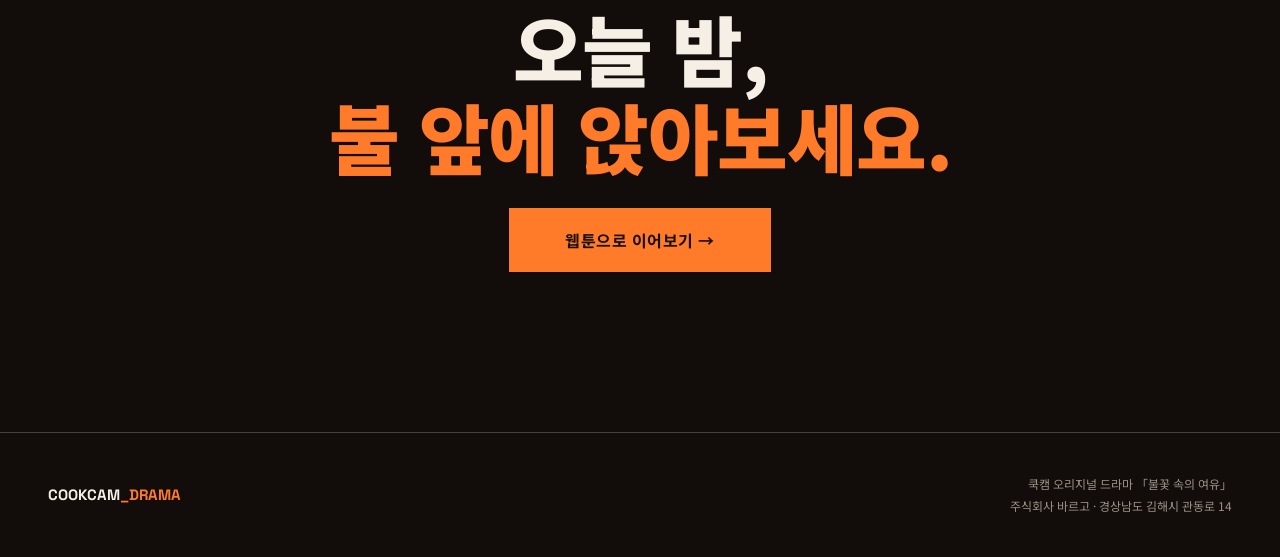
==== commit dbef569c: "Fix runtime credit: 25분 -> 20분" ====
--- a/index.html
+++ b/index.html
@@ -403,7 +403,7 @@
       </div>
       <div class="credit-row reveal reveal-delay-1">
         <div class="credit-role">장르 · 형식</div>
-        <div class="credit-names">힐링 코미디 · 성장드라마 (앤솔로지) <span>· OTT 6부작, 회당 25분</span></div>
+        <div class="credit-names">힐링 코미디 · 성장드라마 (앤솔로지) <span>· OTT 6부작, 회당 20분</span></div>
       </div>
       <div class="credit-row reveal reveal-delay-1">
         <div class="credit-role">브랜드</div>
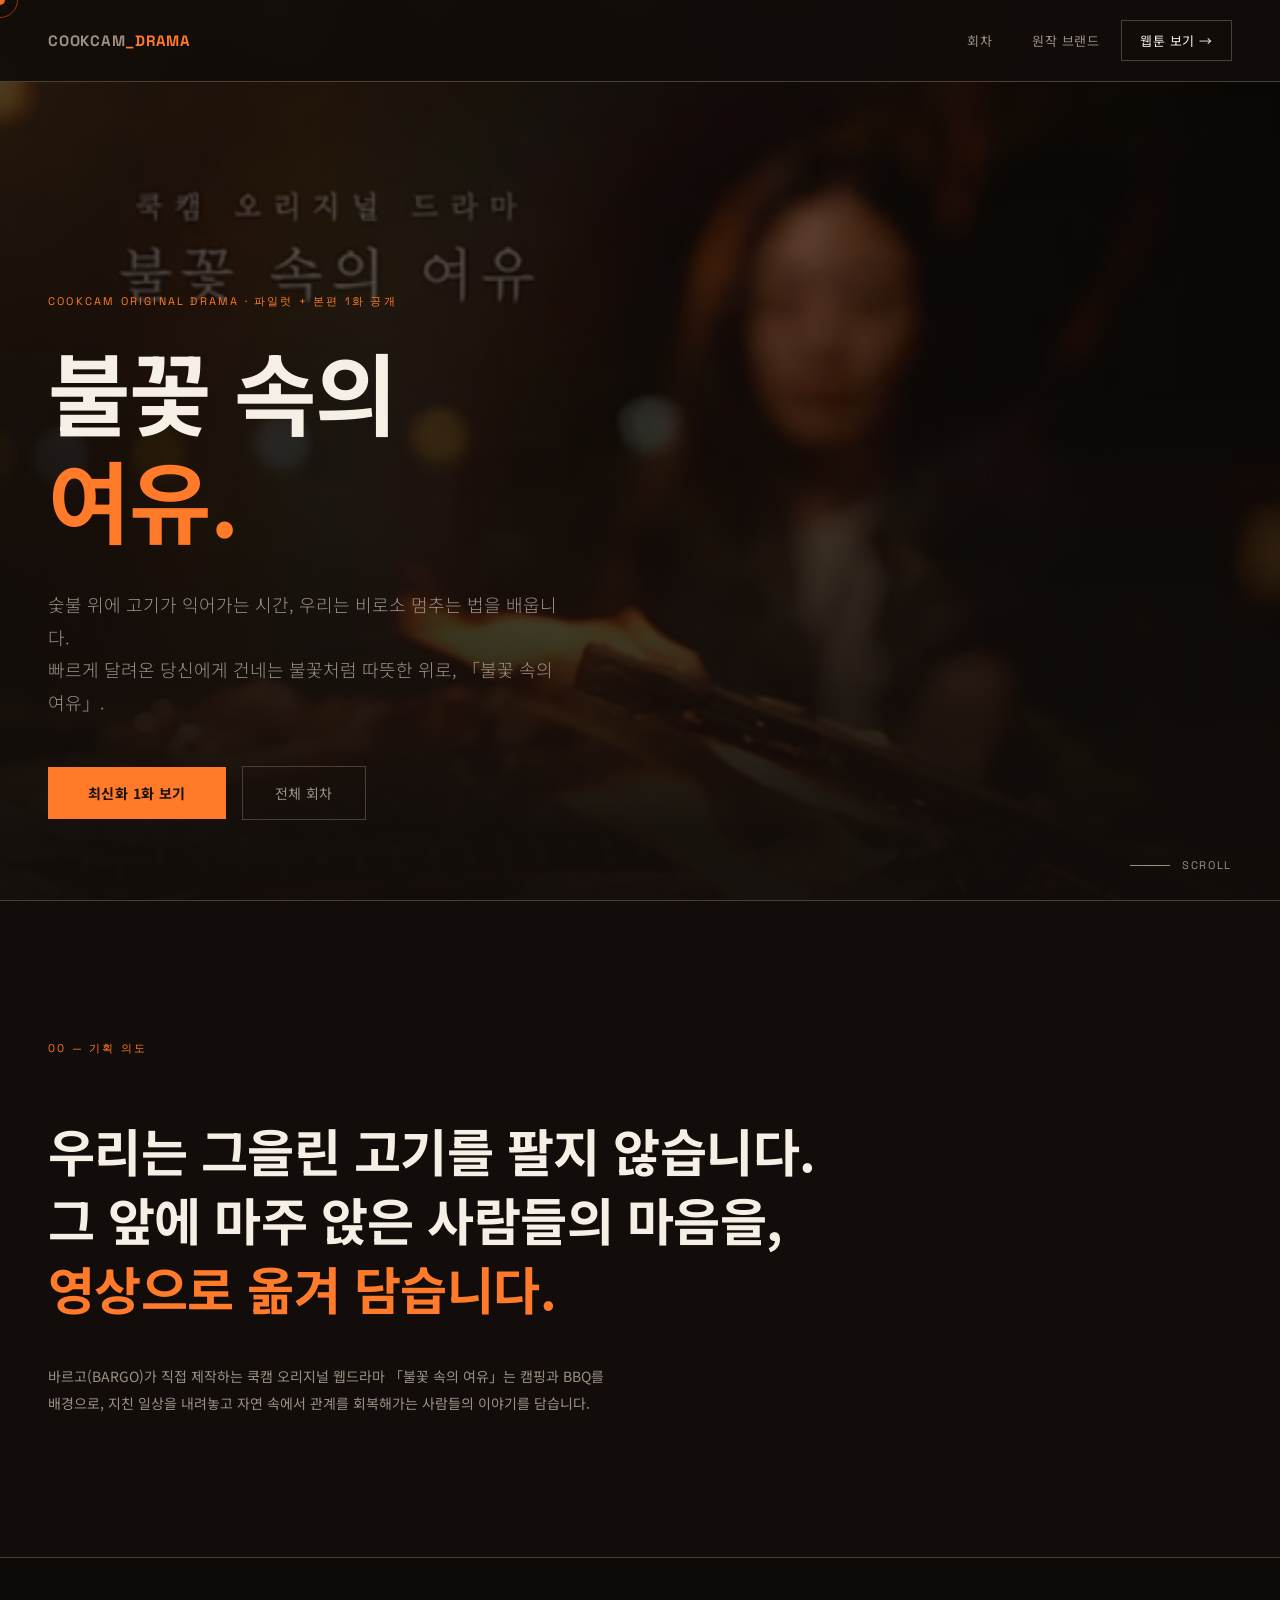
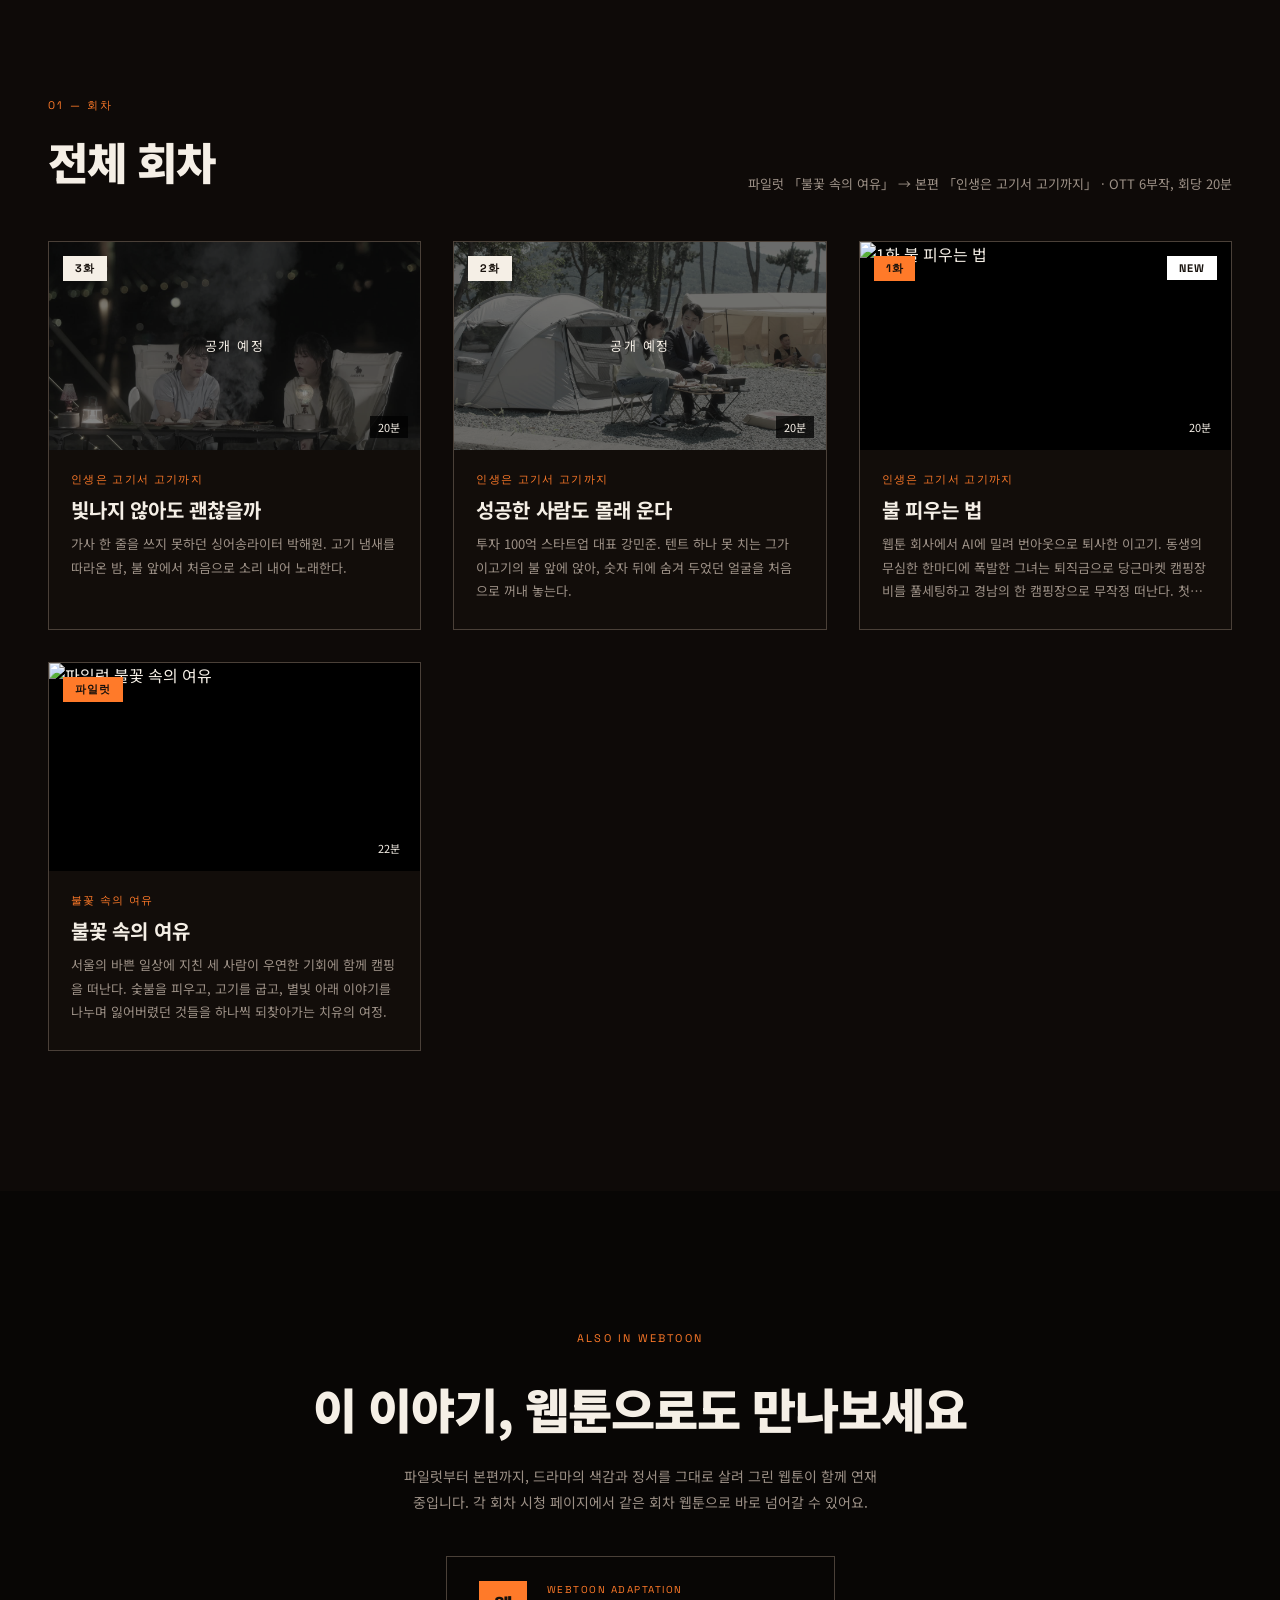
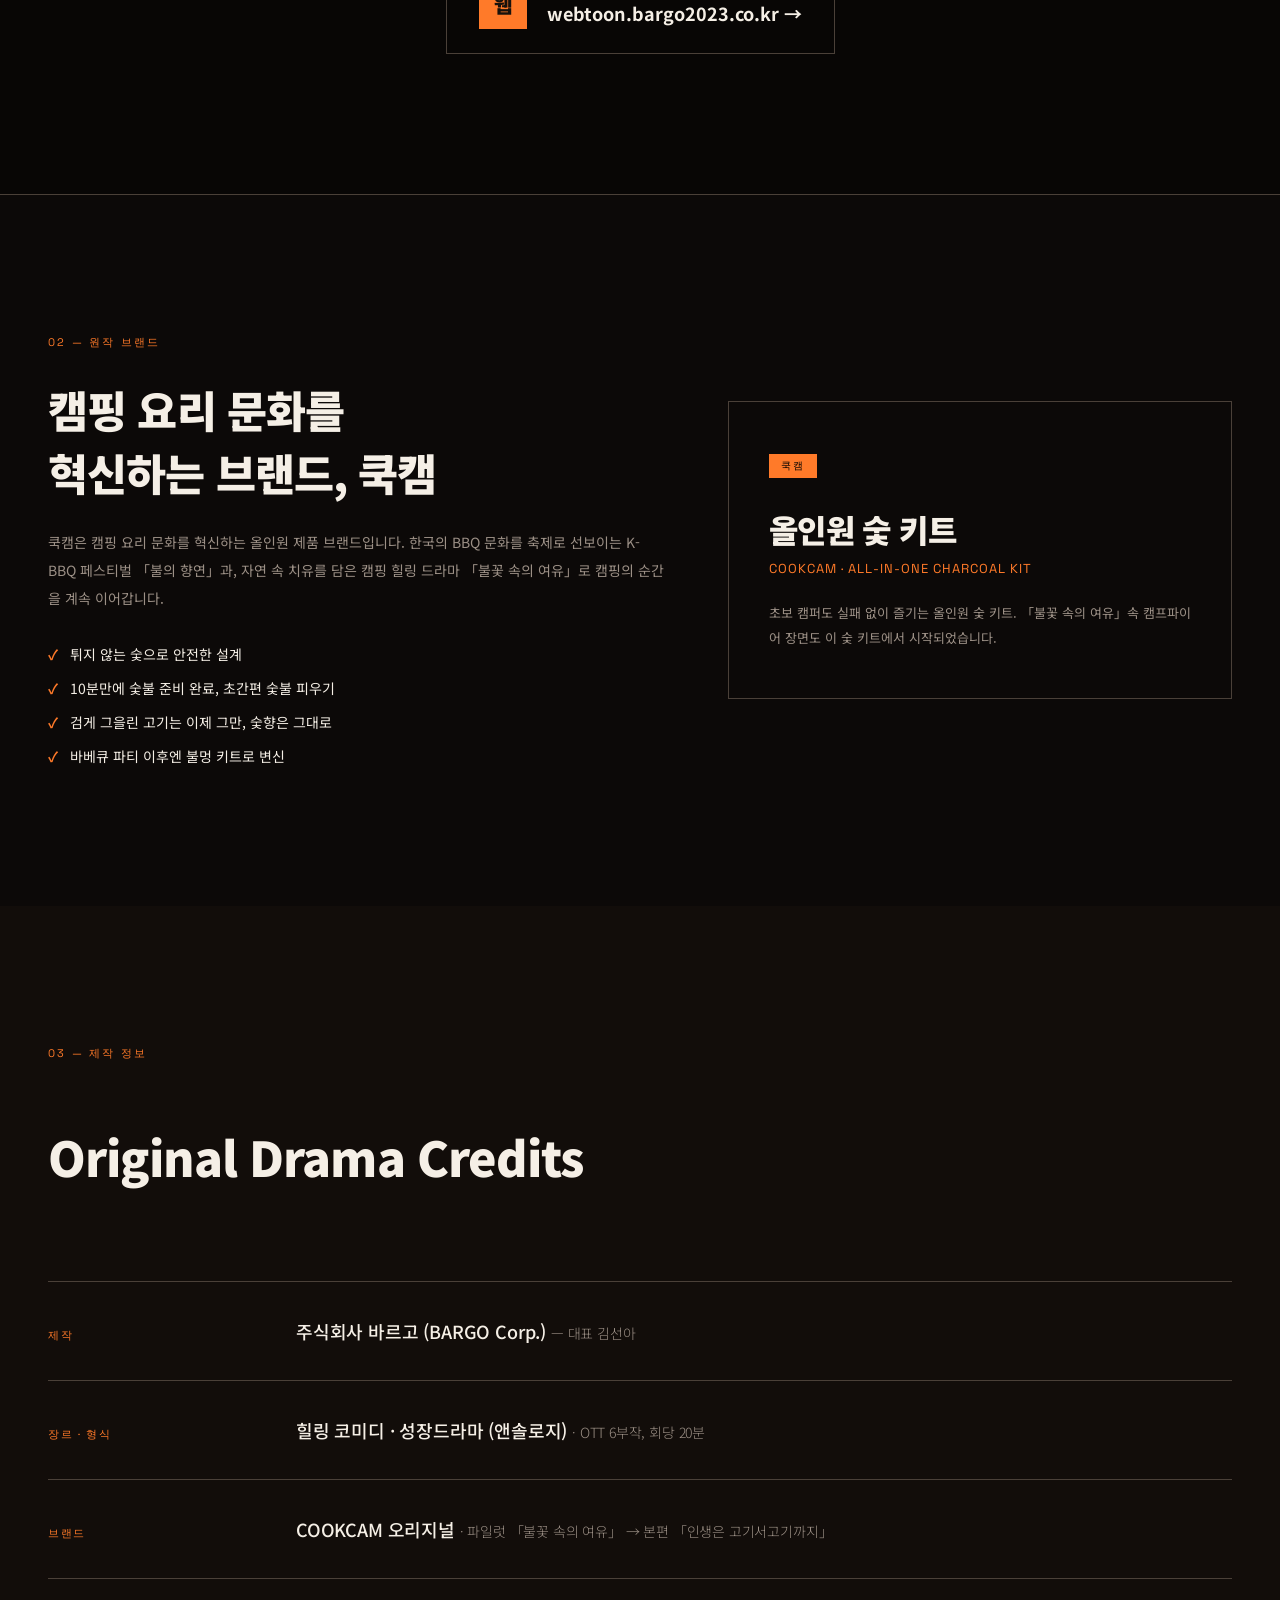
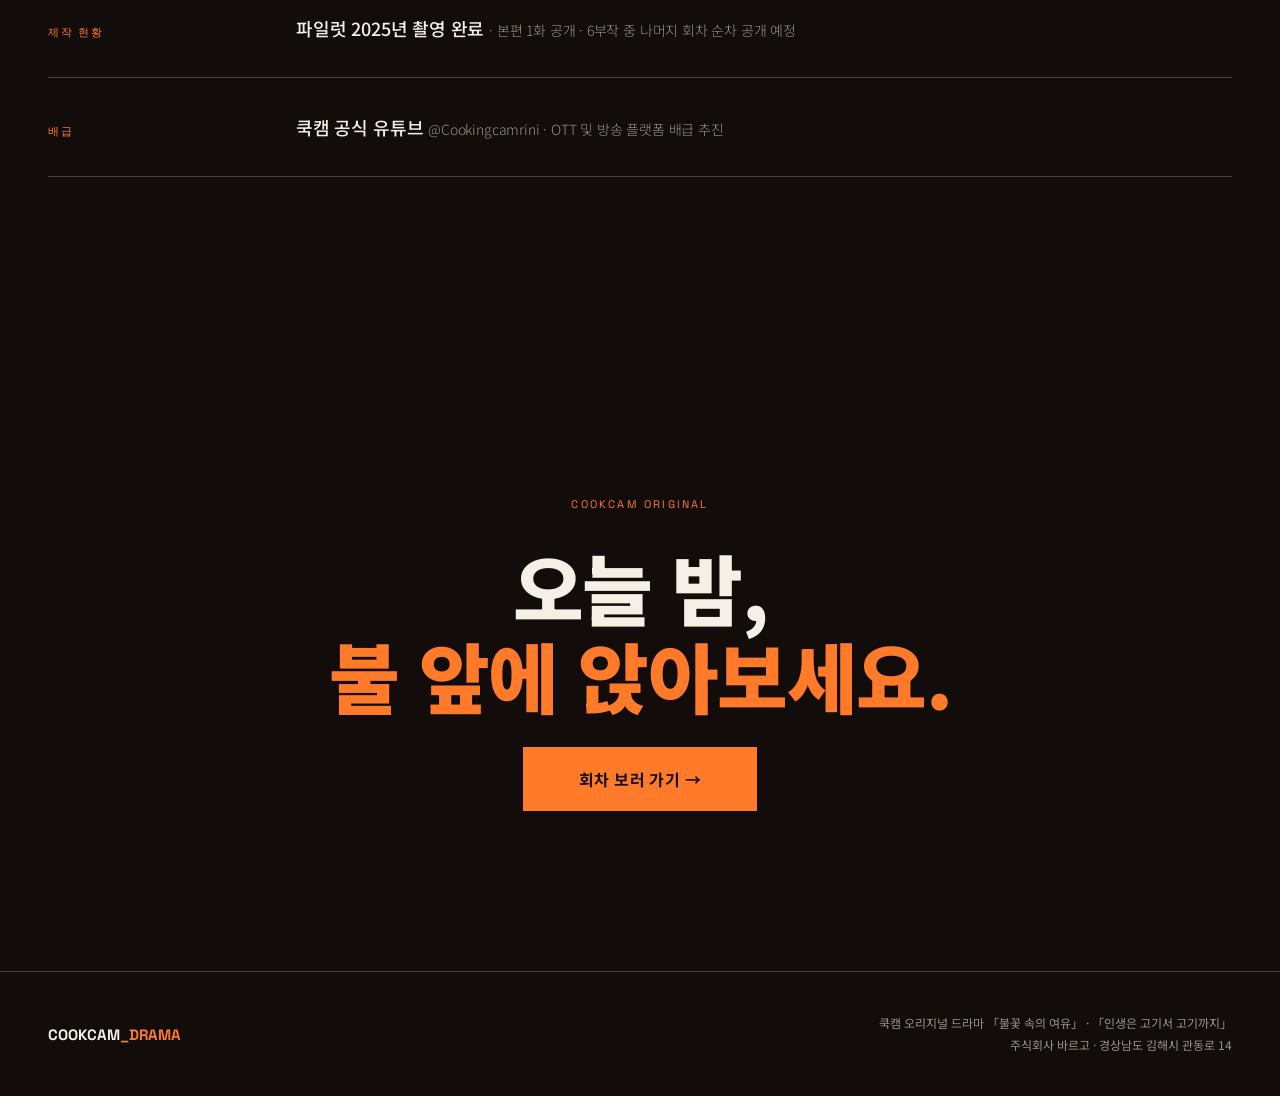
==== commit 7709cabd: "Restructure into episode list + watch page; add ep2/ep3 as upcoming - episodes.js: one line per epis" ====
--- a/index.html
+++ b/index.html
@@ -3,239 +3,10 @@
 <head>
   <meta charset="UTF-8">
   <meta name="viewport" content="width=device-width, initial-scale=1.0">
-  <title>불꽃 속의 여유 — CookCam Original Drama</title>
-  <style>
-    @import url('https://fonts.googleapis.com/css2?family=Noto+Sans+KR:wght@300;400;500;700;900&family=Space+Grotesk:wght@300;400;700&display=swap');
-
-    *, *::before, *::after { box-sizing: border-box; margin: 0; padding: 0; }
-
-    :root {
-      --black: #120D0A;
-      --ember: #FF7A29;
-      --ember-dim: rgba(255, 122, 41, 0.08);
-      --ember-mid: rgba(255, 122, 41, 0.45);
-      --white: #F5EFE6;
-      --gray: #4A4038;
-      --gray-light: #9C9086;
-    }
-
-    html { scroll-behavior: smooth; }
-    body {
-      background: var(--black);
-      color: var(--white);
-      font-family: 'Noto Sans KR', sans-serif;
-      overflow-x: hidden;
-      cursor: none;
-    }
-
-    #cursor {
-      position: fixed; width: 10px; height: 10px;
-      background: var(--ember); border-radius: 50%;
-      pointer-events: none; z-index: 9997;
-      transform: translate(-50%, -50%);
-      transition: transform 0.1s ease;
-      mix-blend-mode: difference;
-    }
-    #cursor-ring {
-      position: fixed; width: 36px; height: 36px;
-      border: 1px solid var(--ember-mid); border-radius: 50%;
-      pointer-events: none; z-index: 9996;
-      transform: translate(-50%, -50%);
-      transition: all 0.18s ease;
-    }
-
-    nav {
-      position: fixed; top: 0; left: 0; right: 0; z-index: 100;
-      display: flex; justify-content: space-between; align-items: center;
-      padding: 20px 48px;
-      background: rgba(18,13,10,0.95);
-      border-bottom: 1px solid var(--gray);
-      backdrop-filter: blur(12px);
-    }
-    .nav-logo { font-family: 'Space Grotesk', sans-serif; font-size: 15px; font-weight: 700; letter-spacing: 0.05em; color: var(--gray-light); }
-    .nav-logo span { color: var(--ember); }
-    .nav-links { display: flex; gap: 4px; align-items: center; }
-    .nav-cta {
-      display: flex; align-items: center; gap: 8px;
-      padding: 10px 18px; color: var(--gray-light); text-decoration: none;
-      font-size: 13px; letter-spacing: 0.04em; border: none; transition: color 0.25s;
-    }
-    .nav-cta:hover { color: var(--ember); }
-    .nav-cta.filled { border: 1px solid var(--gray); color: var(--white); }
-    .nav-cta.filled:hover { border-color: var(--ember); }
-
-    #hero {
-      position: relative; height: 100vh;
-      display: flex; flex-direction: column; justify-content: flex-end;
-      padding: 0 48px 80px; overflow: hidden;
-    }
-    #hero .hero-bg {
-      position: absolute; inset: 0;
-      background-image: url('assets/hero-still.jpg');
-      background-size: cover; background-position: center 35%;
-      filter: saturate(1.05) brightness(0.85);
-    }
-    #hero::before {
-      content: '';
-      position: absolute; inset: 0;
-      background:
-        linear-gradient(180deg, rgba(18,13,10,0.35), rgba(18,13,10,0.55) 55%, rgba(18,13,10,0.96) 92%),
-        linear-gradient(90deg, rgba(18,13,10,0.55), rgba(18,13,10,0.15) 55%);
-      z-index: 1;
-    }
-    .hero-tag {
-      position: relative; z-index: 2;
-      font-size: 11px; letter-spacing: 0.2em; color: var(--ember);
-      text-transform: uppercase; margin-bottom: 28px;
-      font-family: 'Space Grotesk', sans-serif;
-    }
-    .hero-title {
-      position: relative; z-index: 2;
-      font-size: clamp(44px, 7vw, 104px); font-weight: 700;
-      line-height: 1.2; letter-spacing: -0.01em; margin-bottom: 36px;
-    }
-    .hero-title em { font-style: normal; color: var(--ember); display: block; }
-    .hero-sub {
-      position: relative; z-index: 2;
-      font-size: clamp(15px, 1.5vw, 18px); color: var(--gray-light);
-      font-weight: 300; max-width: 520px; line-height: 1.8; margin-bottom: 48px;
-    }
-    .hero-actions { position: relative; z-index: 2; display: flex; gap: 16px; align-items: center; flex-wrap: wrap; }
-    .btn-primary {
-      padding: 16px 40px; background: var(--ember); color: #17110c;
-      font-weight: 700; font-size: 14px; letter-spacing: 0.03em;
-      text-decoration: none; transition: opacity 0.2s;
-    }
-    .btn-primary:hover { opacity: 0.85; }
-    .btn-ghost {
-      padding: 16px 32px; border: 1px solid var(--gray); color: var(--gray-light);
-      font-size: 14px; text-decoration: none; letter-spacing: 0.03em; transition: all 0.2s;
-    }
-    .btn-ghost:hover { border-color: var(--white); color: var(--white); }
-    .scroll-hint {
-      position: absolute; bottom: 28px; right: 48px; z-index: 2;
-      font-size: 11px; letter-spacing: 0.15em; color: var(--gray-light);
-      text-transform: uppercase; font-family: 'Space Grotesk', sans-serif;
-      display: flex; align-items: center; gap: 12px;
-    }
-    .scroll-hint::before { content: ''; display: block; width: 40px; height: 1px; background: var(--gray-light); animation: scrollLine 2s ease infinite; }
-    @keyframes scrollLine { 0%, 100% { transform: scaleX(1); opacity: 0.5; } 50% { transform: scaleX(0.4); opacity: 1; } }
-
-    section { padding: 140px 48px; position: relative; }
-    .section-number { font-family: 'Space Grotesk', sans-serif; font-size: 11px; letter-spacing: 0.2em; color: var(--ember); margin-bottom: 60px; }
-    .divider { width: 100%; height: 1px; background: var(--gray); }
-
-    #manifesto { background: var(--black); }
-    .manifesto-text { font-size: clamp(26px, 4vw, 52px); font-weight: 700; line-height: 1.35; letter-spacing: -0.01em; max-width: 920px; }
-    .manifesto-text .accent { color: var(--ember); }
-    .manifesto-note { margin-top: 40px; font-size: 14px; color: var(--gray-light); max-width: 560px; line-height: 1.9; }
-
-    #synopsis, #episode1 { background: #0e0a08; }
-    #episode1 { background: #0b0807; }
-    .synopsis-grid { display: flex; flex-direction: column; gap: 48px; max-width: 880px; margin: 0 auto; }
-    .synopsis-still { position: relative; overflow: hidden; aspect-ratio: 16 / 9; background: #000; box-shadow: 0 0 0 1px var(--gray); width: 100%; }
-    .synopsis-still iframe { width: 100%; height: 100%; display: block; border: none; }
-    .synopsis-still .watch-badge {
-      position: absolute; top: 20px; left: 20px; z-index: 2;
-      font-family: 'Space Grotesk', sans-serif; font-size: 10px; letter-spacing: 0.15em;
-      color: #000; background: var(--ember); padding: 6px 14px; text-transform: uppercase;
-      pointer-events: none;
-    }
-    .synopsis-eyebrow { font-family: 'Space Grotesk', sans-serif; font-size: 11px; letter-spacing: 0.2em; color: var(--ember); text-transform: uppercase; margin-bottom: 24px; }
-    .synopsis-title { font-size: clamp(28px, 3.6vw, 44px); font-weight: 900; letter-spacing: -0.02em; margin-bottom: 24px; }
-    .synopsis-body { font-size: 14px; color: var(--gray-light); line-height: 2; margin-bottom: 28px; }
-    .synopsis-body strong { color: var(--white); font-weight: 500; }
-    .tape { display: inline-flex; gap: 10px; flex-wrap: wrap; }
-    .tape span { font-family: 'Space Grotesk', sans-serif; font-size: 12px; letter-spacing: 0.06em; color: var(--gray-light); border: 1px solid var(--gray); padding: 8px 16px; }
-
-    #crosslink { background: #080605; text-align: center; }
-    .crosslink-eyebrow { font-family: 'Space Grotesk', sans-serif; font-size: 11px; letter-spacing: 0.2em; color: var(--ember); text-transform: uppercase; margin-bottom: 28px; }
-    .crosslink-title { font-size: clamp(28px, 4vw, 48px); font-weight: 900; letter-spacing: -0.02em; margin-bottom: 20px; }
-    .crosslink-body { font-size: 14px; color: var(--gray-light); line-height: 1.9; max-width: 480px; margin: 0 auto 40px; }
-    .crosslink-card {
-      display: inline-flex; align-items: center; gap: 20px;
-      border: 1px solid var(--gray); padding: 24px 32px;
-      text-decoration: none; color: var(--white); transition: border-color 0.3s, background 0.3s;
-    }
-    .crosslink-card:hover { border-color: var(--ember); background: var(--ember-dim); }
-    .crosslink-card-icon {
-      width: 48px; height: 48px; flex-shrink: 0;
-      background: var(--ember); color: #17110c;
-      display: flex; align-items: center; justify-content: center;
-      font-size: 20px; font-weight: 900;
-    }
-    .crosslink-card-text { text-align: left; }
-    .crosslink-card-label { font-family: 'Space Grotesk', sans-serif; font-size: 10px; letter-spacing: 0.15em; color: var(--ember); text-transform: uppercase; margin-bottom: 4px; }
-    .crosslink-card-name { font-size: 18px; font-weight: 700; }
-
-    #brand { background: #0c0908; padding: 140px 48px; }
-    .brand-grid { display: grid; grid-template-columns: 1.1fr 0.9fr; gap: 64px; align-items: center; }
-    .brand-eyebrow { font-family: 'Space Grotesk', sans-serif; font-size: 11px; letter-spacing: 0.2em; color: var(--ember); text-transform: uppercase; margin-bottom: 28px; }
-    .brand-title { font-size: clamp(28px, 3.4vw, 44px); font-weight: 900; letter-spacing: -0.02em; margin-bottom: 24px; }
-    .brand-body { font-size: 14px; color: var(--gray-light); line-height: 2; margin-bottom: 32px; }
-    .brand-checks { list-style: none; display: flex; flex-direction: column; gap: 14px; }
-    .brand-checks li { font-size: 14px; color: var(--white); display: flex; align-items: baseline; gap: 12px; }
-    .brand-checks li::before { content: '✓'; color: var(--ember); font-weight: 700; flex-shrink: 0; }
-    .brand-card { border: 1px solid var(--gray); padding: 48px 40px; position: relative; }
-    .brand-card-label { font-family: 'Space Grotesk', sans-serif; font-size: 10px; letter-spacing: 0.18em; color: #000; background: var(--ember); padding: 5px 12px; text-transform: uppercase; display: inline-block; margin-bottom: 28px; }
-    .brand-card-name { font-size: 32px; font-weight: 900; letter-spacing: -0.02em; margin-bottom: 8px; }
-    .brand-card-sub { font-family: 'Space Grotesk', sans-serif; font-size: 13px; color: var(--ember); letter-spacing: 0.08em; margin-bottom: 24px; }
-    .brand-card-desc { font-size: 13px; color: var(--gray-light); line-height: 1.9; }
-
-    #credits { background: var(--black); }
-    .credits-header { margin-bottom: 90px; }
-    .credits-title { font-size: clamp(30px, 4vw, 48px); font-weight: 900; letter-spacing: -0.02em; }
-    .credits-rows { display: flex; flex-direction: column; }
-    .credit-row { display: grid; grid-template-columns: 200px 1fr; gap: 48px; padding: 36px 0; border-top: 1px solid var(--gray); align-items: baseline; }
-    .credit-row:last-child { border-bottom: 1px solid var(--gray); }
-    .credit-role { font-family: 'Space Grotesk', sans-serif; font-size: 11px; letter-spacing: 0.15em; color: var(--ember); text-transform: uppercase; }
-    .credit-names { font-size: 18px; font-weight: 500; letter-spacing: -0.01em; }
-    .credit-names span { color: var(--gray-light); font-weight: 300; font-size: 14px; }
-
-    #cta { background: var(--black); text-align: center; padding: 180px 48px; }
-    .cta-label { font-size: 11px; letter-spacing: 0.2em; color: var(--ember); text-transform: uppercase; margin-bottom: 32px; font-family: 'Space Grotesk', sans-serif; }
-    .cta-title { font-size: clamp(36px, 6vw, 84px); font-weight: 900; letter-spacing: -0.02em; line-height: 1.15; margin-bottom: 48px; }
-    .cta-title em { font-style: normal; display: block; color: var(--ember); }
-
-    footer { border-top: 1px solid var(--gray); padding: 40px 48px; display: flex; justify-content: space-between; align-items: center; flex-wrap: wrap; gap: 16px; }
-    .footer-logo { font-family: 'Space Grotesk', sans-serif; font-size: 15px; font-weight: 700; }
-    .footer-logo span { color: var(--ember); }
-    .footer-info { font-size: 12px; color: var(--gray-light); text-align: right; line-height: 1.8; }
-
-    #top-btn {
-      position: fixed; bottom: 36px; right: 36px; width: 48px; height: 48px;
-      background: var(--ember); color: #17110c; font-size: 20px;
-      display: flex; align-items: center; justify-content: center;
-      cursor: pointer; z-index: 200;
-      opacity: 0; transform: translateY(16px);
-      transition: opacity 0.3s, transform 0.3s; pointer-events: none;
-    }
-    #top-btn.visible { opacity: 1; transform: translateY(0); pointer-events: auto; }
-    #top-btn:hover { background: #fff; }
-
-    .reveal { opacity: 0; transform: translateY(40px); transition: opacity 0.8s ease, transform 0.8s ease; }
-    .reveal.visible { opacity: 1; transform: translateY(0); }
-    .reveal-delay-1 { transition-delay: 0.1s; }
-    .reveal-delay-2 { transition-delay: 0.2s; }
-    .reveal-delay-3 { transition-delay: 0.3s; }
-
-    @media (max-width: 900px) {
-      .brand-grid { grid-template-columns: 1fr; }
-    }
-    @media (max-width: 768px) {
-      body { cursor: auto; }
-      #cursor, #cursor-ring { display: none; }
-      nav { padding: 18px 20px; }
-      .nav-links a:not(.filled) { display: none; }
-      #hero { padding: 0 24px 64px; }
-      section { padding: 80px 24px; }
-      .crosslink-card { flex-direction: column; text-align: center; padding: 32px 24px; }
-      .crosslink-card-text { text-align: center; }
-      footer { flex-direction: column; text-align: center; }
-      .footer-info { text-align: center; }
-      .scroll-hint { display: none; }
-    }
-  </style>
+  <title>인생은 고기서 고기까지 — 쿡캠 오리지널 드라마</title>
+  <meta name="description" content="쿡캠 오리지널 드라마 — 파일럿 「불꽃 속의 여유」와 본편 「인생은 고기서 고기까지」 전 회차를 한곳에서.">
+  <link rel="stylesheet" href="https://fonts.googleapis.com/css2?family=Noto+Sans+KR:wght@300;400;500;700;900&family=Space+Grotesk:wght@300;400;700&display=swap">
+  <link rel="stylesheet" href="assets/site.css">
 </head>
 <body>
 
@@ -246,8 +17,7 @@
   <nav>
     <div class="nav-logo">COOKCAM<span>_DRAMA</span></div>
     <div class="nav-links">
-      <a href="#synopsis" class="nav-cta">파일럿</a>
-      <a href="#episode1" class="nav-cta">1화 보기</a>
+      <a href="#episodes" class="nav-cta">회차</a>
       <a href="#brand" class="nav-cta">원작 브랜드</a>
       <a href="https://webtoon.bargo2023.co.kr" class="nav-cta filled">웹툰 보기 →</a>
     </div>
@@ -255,7 +25,7 @@
 
   <section id="hero">
     <div class="hero-bg"></div>
-    <div class="hero-tag">CookCam Original Drama · Pilot + Episode 1</div>
+    <div class="hero-tag" id="hero-tag">CookCam Original Drama</div>
     <h1 class="hero-title">
       불꽃 속의<br>
       <em>여유.</em>
@@ -265,8 +35,8 @@
       빠르게 달려온 당신에게 건네는 불꽃처럼 따뜻한 위로, 「불꽃 속의 여유」.
     </p>
     <div class="hero-actions">
-      <a href="#episode1" class="btn-primary">1화 시청하기</a>
-      <a href="https://webtoon.bargo2023.co.kr" class="btn-ghost">웹툰으로 만나기 →</a>
+      <a href="#episodes" class="btn-primary" id="hero-play">회차 보기</a>
+      <a href="#episodes" class="btn-ghost" id="hero-all">전체 회차</a>
     </div>
     <div class="scroll-hint">scroll</div>
   </section>
@@ -289,66 +59,23 @@
 
   <div class="divider"></div>
 
-  <section id="synopsis">
-    <div class="synopsis-grid">
-      <div class="synopsis-still reveal" id="watch-frame">
-        <span class="watch-badge">드라마 시청하기</span>
-        <iframe src="https://www.youtube-nocookie.com/embed/9FIXDKkK9AM" title="쿡캠 오리지널 드라마 불꽃 속의 여유 — 파일럿 에피소드" allow="accelerometer; encrypted-media; gyroscope; picture-in-picture; web-share" referrerpolicy="strict-origin-when-cross-origin" allowfullscreen loading="lazy"></iframe>
-      </div>
+  <section id="episodes">
+    <div class="ep-head">
       <div>
-        <div class="synopsis-eyebrow reveal">Synopsis</div>
-        <h2 class="synopsis-title reveal reveal-delay-1">숯불 위에 고기가 익어가는 시간,<br>우리는 비로소 멈추는 법을 배웁니다</h2>
-        <p class="synopsis-body reveal reveal-delay-2">
-          서울의 바쁜 일상에 지친 세 사람이 우연한 기회에 같이 캠핑을 갑니다.
-          숯불을 피우고, 고기를 굽고, 별빛 아래 이야기를 나누며 각자가 잃어버렸던
-          것들을 하나씩 되찾아가는 따뜻한 치유의 여정. 불꽃 속에서 찾아낸 여유가
-          당신의 일상도 조금은 따뜻하게 바꿔줄 것입니다.
-        </p>
-        <div class="tape reveal reveal-delay-3">
-          <span>#캠핑힐링드라마</span>
-          <span>#쿡캠오리지널</span>
-          <span>#첫불의맛</span>
-          <span>#관계와회복</span>
-        </div>
-      </div>
-    </div>
-  </section>
-
-  <div class="divider"></div>
-
-  <section id="episode1">
-    <div class="synopsis-grid">
-      <div class="synopsis-still reveal" id="ep1-watch-frame">
-        <span class="watch-badge">1화 시청하기</span>
-        <iframe src="https://www.youtube-nocookie.com/embed/zf8CBYpB6CU" title="쿡캠 오리지널 드라마 인생은 고기서고기까지 — 1화 '불 피우는 법'" allow="accelerometer; encrypted-media; gyroscope; picture-in-picture; web-share" referrerpolicy="strict-origin-when-cross-origin" allowfullscreen loading="lazy"></iframe>
-      </div>
-      <div>
-        <div class="synopsis-eyebrow reveal">Episode 1 · 불 피우는 법</div>
-        <h2 class="synopsis-title reveal reveal-delay-1">「인생은 고기서고기까지 — 아니!!!!!」<br>본편 1화, 드디어 공개</h2>
-        <p class="synopsis-body reveal reveal-delay-2">
-          웹툰 회사에서 AI에 밀려 번아웃으로 퇴사한 <strong>이고기</strong>.
-          동생의 무심한 한마디 "언니 그냥 엄마 옆에서 고기나 구워!"에 폭발해버린 그녀는
-          퇴직금으로 당근마켓 캠핑장비를 풀세팅하고, 작은 차 한 대만 몰고
-          경남의 한 캠핑장으로 무작정 떠납니다.
-          캠핑장 첫날 밤, 불 하나 제대로 못 피워 혼자 웃음이 터지고 마는데 —
-          "근데... 고기는 왜 이리 맛있냐고."
-        </p>
-        <div class="tape reveal reveal-delay-3">
-          <span>#번아웃퇴사</span>
-          <span>#당근마켓캠핑</span>
-          <span>#무작정출발</span>
-          <span>#인생전환점</span>
-        </div>
-      </div>
-    </div>
+        <div class="section-number">01 — 회차</div>
+        <h2 class="ep-head-title">전체 회차</h2>
+      </div>
+      <div class="ep-head-note">파일럿 「불꽃 속의 여유」 → 본편 「인생은 고기서 고기까지」 · OTT 6부작, 회당 20분</div>
+    </div>
+    <div class="ep-grid" id="ep-grid"></div>
   </section>
 
   <section id="crosslink">
     <div class="crosslink-eyebrow reveal">Also In Webtoon</div>
     <h2 class="crosslink-title reveal reveal-delay-1">이 이야기, 웹툰으로도 만나보세요</h2>
     <p class="crosslink-body reveal reveal-delay-2">
-      「불꽃 속의 여유」파일럿 편이 웹툰으로 각색되었습니다.
-      실사 드라마의 색감과 정서를 그대로 살려 그린 웹툰을 지금 바로 읽어보세요.
+      파일럿부터 본편까지, 드라마의 색감과 정서를 그대로 살려 그린 웹툰이 함께 연재 중입니다.
+      각 회차 시청 페이지에서 같은 회차 웹툰으로 바로 넘어갈 수 있어요.
     </p>
     <a href="https://webtoon.bargo2023.co.kr" class="crosslink-card reveal reveal-delay-3">
       <div class="crosslink-card-icon">웹</div>
@@ -364,7 +91,7 @@
   <section id="brand">
     <div class="brand-grid">
       <div>
-        <div class="brand-eyebrow reveal">01 — 원작 브랜드</div>
+        <div class="brand-eyebrow reveal">02 — 원작 브랜드</div>
         <h2 class="brand-title reveal reveal-delay-1">캠핑 요리 문화를<br>혁신하는 브랜드, 쿡캠</h2>
         <p class="brand-body reveal reveal-delay-2">
           쿡캠은 캠핑 요리 문화를 혁신하는 올인원 제품 브랜드입니다.
@@ -393,7 +120,7 @@
 
   <section id="credits">
     <div class="credits-header">
-      <div class="section-number">02 — 제작 정보</div>
+      <div class="section-number">03 — 제작 정보</div>
       <h2 class="credits-title reveal">Original Drama Credits</h2>
     </div>
     <div class="credits-rows">
@@ -411,7 +138,7 @@
       </div>
       <div class="credit-row reveal reveal-delay-2">
         <div class="credit-role">제작 현황</div>
-        <div class="credit-names">파일럿 2025년 촬영 완료 <span>· 1화 「불 피우는 법」 공개 · 본편 6부작 중 나머지 회차 순차 공개 예정</span></div>
+        <div class="credit-names" id="credit-status">파일럿 2025년 촬영 완료 <span>· 본편 6부작 순차 공개</span></div>
       </div>
       <div class="credit-row reveal reveal-delay-3">
         <div class="credit-role">배급</div>
@@ -426,18 +153,62 @@
       오늘 밤,
       <em>불 앞에 앉아보세요.</em>
     </h2>
-    <a href="https://webtoon.bargo2023.co.kr" class="btn-primary" style="font-size:16px; padding:20px 56px;">웹툰으로 이어보기 →</a>
+    <a href="#episodes" class="btn-primary" style="font-size:16px; padding:20px 56px;">회차 보러 가기 →</a>
   </section>
 
   <footer>
     <div class="footer-logo">COOKCAM<span>_DRAMA</span></div>
     <div class="footer-info">
-      쿡캠 오리지널 드라마 「불꽃 속의 여유」<br>
+      쿡캠 오리지널 드라마 「불꽃 속의 여유」 · 「인생은 고기서 고기까지」<br>
       주식회사 바르고 · 경상남도 김해시 관동로 14
     </div>
   </footer>
 
+  <script src="episodes.js"></script>
+  <script src="assets/progress.js"></script>
   <script>
+    (function renderEpisodes() {
+      const eps = window.EPISODES;
+      const released = eps.filter(e => e.youtube);
+      const latest = released[released.length - 1];
+      const esc = t => String(t).replace(/[&<>"]/g, c => ({'&':'&amp;','<':'&lt;','>':'&gt;','"':'&quot;'}[c]));
+      document.getElementById('ep-grid').innerHTML = eps.slice().reverse().map(e => {
+        const soon = !e.youtube;
+        const pct = soon ? 0 : DramaProgress.percent(e.id);
+        return `<a class="ep-card reveal" href="watch.html?ep=${encodeURIComponent(e.id)}">
+          <div class="ep-thumb${soon ? ' is-soon' : ''}">
+            <img src="${esc(e.thumb)}" alt="${esc(e.label)} ${esc(e.title)}" loading="lazy">
+            <span class="ep-badge${soon ? ' soon' : ''}">${esc(e.label)}</span>
+            ${e === latest ? '<span class="ep-badge new">NEW</span>' : ''}
+            ${soon ? '<div class="soon-label">공개 예정</div>' : '<div class="play"><div class="play-circle"></div></div>'}
+            <span class="ep-runtime">${esc(e.runtime)}</span>
+          </div>
+          <div class="ep-body">
+            <div class="ep-series">${esc(e.series)}</div>
+            <div class="ep-title">${esc(e.title)}</div>
+            <p class="ep-desc">${esc(e.desc)}</p>
+          </div>
+          ${pct > 0 ? `<div class="ep-progress"><span style="width:${pct}%"></span></div>` : ''}
+        </a>`;
+      }).join('');
+      const main = eps.filter(e => e.id !== 'pilot');
+      document.getElementById('hero-tag').textContent =
+        `CookCam Original Drama · 파일럿 + 본편 ${main.filter(e => e.youtube).length}화 공개`;
+      const cont = DramaProgress.last();
+      const play = document.getElementById('hero-play');
+      if (cont && eps.some(e => e.id === cont.id && e.youtube)) {
+        const ep = eps.find(e => e.id === cont.id);
+        play.textContent = `${ep.label} 이어보기`;
+        play.href = `watch.html?ep=${encodeURIComponent(ep.id)}`;
+      } else if (latest) {
+        play.textContent = `최신화 ${latest.label} 보기`;
+        play.href = `watch.html?ep=${encodeURIComponent(latest.id)}`;
+      }
+      const relMain = main.filter(e => e.youtube).map(e => e.label);
+      document.getElementById('credit-status').innerHTML =
+        `파일럿 2025년 촬영 완료 <span>· 본편 ${relMain.length ? relMain.join('·') + ' 공개' : '순차 공개'} · 6부작 중 나머지 회차 순차 공개 예정</span>`;
+    })();
+
     const cursor = document.getElementById('cursor');
     const ring = document.getElementById('cursor-ring');
     let mx = 0, my = 0, rx = 0, ry = 0;
--- a/assets/site.css
+++ b/assets/site.css
@@ -0,0 +1,299 @@
+*, *::before, *::after { box-sizing: border-box; margin: 0; padding: 0; }
+
+:root {
+  --black: #120D0A;
+  --ember: #FF7A29;
+  --ember-dim: rgba(255, 122, 41, 0.08);
+  --ember-mid: rgba(255, 122, 41, 0.45);
+  --white: #F5EFE6;
+  --gray: #4A4038;
+  --gray-light: #9C9086;
+}
+
+html { scroll-behavior: smooth; }
+body {
+  background: var(--black);
+  color: var(--white);
+  font-family: 'Noto Sans KR', sans-serif;
+  overflow-x: hidden;
+  cursor: none;
+}
+
+#cursor {
+  position: fixed; width: 10px; height: 10px;
+  background: var(--ember); border-radius: 50%;
+  pointer-events: none; z-index: 9997;
+  transform: translate(-50%, -50%);
+  transition: transform 0.1s ease;
+  mix-blend-mode: difference;
+}
+#cursor-ring {
+  position: fixed; width: 36px; height: 36px;
+  border: 1px solid var(--ember-mid); border-radius: 50%;
+  pointer-events: none; z-index: 9996;
+  transform: translate(-50%, -50%);
+  transition: all 0.18s ease;
+}
+
+nav {
+  position: fixed; top: 0; left: 0; right: 0; z-index: 100;
+  display: flex; justify-content: space-between; align-items: center;
+  padding: 20px 48px;
+  background: rgba(18,13,10,0.95);
+  border-bottom: 1px solid var(--gray);
+  backdrop-filter: blur(12px);
+}
+.nav-logo { font-family: 'Space Grotesk', sans-serif; font-size: 15px; font-weight: 700; letter-spacing: 0.05em; color: var(--gray-light); }
+.nav-logo span { color: var(--ember); }
+.nav-links { display: flex; gap: 4px; align-items: center; }
+.nav-cta {
+  display: flex; align-items: center; gap: 8px;
+  padding: 10px 18px; color: var(--gray-light); text-decoration: none;
+  font-size: 13px; letter-spacing: 0.04em; border: none; transition: color 0.25s;
+}
+.nav-cta:hover { color: var(--ember); }
+.nav-cta.filled { border: 1px solid var(--gray); color: var(--white); }
+.nav-cta.filled:hover { border-color: var(--ember); }
+
+#hero {
+  position: relative; height: 100vh;
+  display: flex; flex-direction: column; justify-content: flex-end;
+  padding: 0 48px 80px; overflow: hidden;
+}
+#hero .hero-bg {
+  position: absolute; inset: 0;
+  background-image: url('hero-still.jpg');
+  background-size: cover; background-position: center 35%;
+  filter: saturate(1.05) brightness(0.85);
+}
+#hero::before {
+  content: '';
+  position: absolute; inset: 0;
+  background:
+    linear-gradient(180deg, rgba(18,13,10,0.35), rgba(18,13,10,0.55) 55%, rgba(18,13,10,0.96) 92%),
+    linear-gradient(90deg, rgba(18,13,10,0.55), rgba(18,13,10,0.15) 55%);
+  z-index: 1;
+}
+.hero-tag {
+  position: relative; z-index: 2;
+  font-size: 11px; letter-spacing: 0.2em; color: var(--ember);
+  text-transform: uppercase; margin-bottom: 28px;
+  font-family: 'Space Grotesk', sans-serif;
+}
+.hero-title {
+  position: relative; z-index: 2;
+  font-size: clamp(44px, 7vw, 104px); font-weight: 700;
+  line-height: 1.2; letter-spacing: -0.01em; margin-bottom: 36px;
+}
+.hero-title em { font-style: normal; color: var(--ember); display: block; }
+.hero-sub {
+  position: relative; z-index: 2;
+  font-size: clamp(15px, 1.5vw, 18px); color: var(--gray-light);
+  font-weight: 300; max-width: 520px; line-height: 1.8; margin-bottom: 48px;
+}
+.hero-actions { position: relative; z-index: 2; display: flex; gap: 16px; align-items: center; flex-wrap: wrap; }
+.btn-primary {
+  padding: 16px 40px; background: var(--ember); color: #17110c;
+  font-weight: 700; font-size: 14px; letter-spacing: 0.03em;
+  text-decoration: none; transition: opacity 0.2s;
+}
+.btn-primary:hover { opacity: 0.85; }
+.btn-ghost {
+  padding: 16px 32px; border: 1px solid var(--gray); color: var(--gray-light);
+  font-size: 14px; text-decoration: none; letter-spacing: 0.03em; transition: all 0.2s;
+}
+.btn-ghost:hover { border-color: var(--white); color: var(--white); }
+.scroll-hint {
+  position: absolute; bottom: 28px; right: 48px; z-index: 2;
+  font-size: 11px; letter-spacing: 0.15em; color: var(--gray-light);
+  text-transform: uppercase; font-family: 'Space Grotesk', sans-serif;
+  display: flex; align-items: center; gap: 12px;
+}
+.scroll-hint::before { content: ''; display: block; width: 40px; height: 1px; background: var(--gray-light); animation: scrollLine 2s ease infinite; }
+@keyframes scrollLine { 0%, 100% { transform: scaleX(1); opacity: 0.5; } 50% { transform: scaleX(0.4); opacity: 1; } }
+
+section { padding: 140px 48px; position: relative; }
+.section-number { font-family: 'Space Grotesk', sans-serif; font-size: 11px; letter-spacing: 0.2em; color: var(--ember); margin-bottom: 60px; }
+.divider { width: 100%; height: 1px; background: var(--gray); }
+
+#manifesto { background: var(--black); }
+.manifesto-text { font-size: clamp(26px, 4vw, 52px); font-weight: 700; line-height: 1.35; letter-spacing: -0.01em; max-width: 920px; }
+.manifesto-text .accent { color: var(--ember); }
+.manifesto-note { margin-top: 40px; font-size: 14px; color: var(--gray-light); max-width: 560px; line-height: 1.9; }
+
+#synopsis, #episode1 { background: #0e0a08; }
+#episode1 { background: #0b0807; }
+.synopsis-grid { display: flex; flex-direction: column; gap: 48px; max-width: 880px; margin: 0 auto; }
+.synopsis-still { position: relative; overflow: hidden; aspect-ratio: 16 / 9; background: #000; box-shadow: 0 0 0 1px var(--gray); width: 100%; }
+.synopsis-still iframe { width: 100%; height: 100%; display: block; border: none; }
+.synopsis-still .watch-badge {
+  position: absolute; top: 20px; left: 20px; z-index: 2;
+  font-family: 'Space Grotesk', sans-serif; font-size: 10px; letter-spacing: 0.15em;
+  color: #000; background: var(--ember); padding: 6px 14px; text-transform: uppercase;
+  pointer-events: none;
+}
+.synopsis-eyebrow { font-family: 'Space Grotesk', sans-serif; font-size: 11px; letter-spacing: 0.2em; color: var(--ember); text-transform: uppercase; margin-bottom: 24px; }
+.synopsis-title { font-size: clamp(28px, 3.6vw, 44px); font-weight: 900; letter-spacing: -0.02em; margin-bottom: 24px; }
+.synopsis-body { font-size: 14px; color: var(--gray-light); line-height: 2; margin-bottom: 28px; }
+.synopsis-body strong { color: var(--white); font-weight: 500; }
+.tape { display: inline-flex; gap: 10px; flex-wrap: wrap; }
+.tape span { font-family: 'Space Grotesk', sans-serif; font-size: 12px; letter-spacing: 0.06em; color: var(--gray-light); border: 1px solid var(--gray); padding: 8px 16px; }
+
+#crosslink { background: #080605; text-align: center; }
+.crosslink-eyebrow { font-family: 'Space Grotesk', sans-serif; font-size: 11px; letter-spacing: 0.2em; color: var(--ember); text-transform: uppercase; margin-bottom: 28px; }
+.crosslink-title { font-size: clamp(28px, 4vw, 48px); font-weight: 900; letter-spacing: -0.02em; margin-bottom: 20px; }
+.crosslink-body { font-size: 14px; color: var(--gray-light); line-height: 1.9; max-width: 480px; margin: 0 auto 40px; }
+.crosslink-card {
+  display: inline-flex; align-items: center; gap: 20px;
+  border: 1px solid var(--gray); padding: 24px 32px;
+  text-decoration: none; color: var(--white); transition: border-color 0.3s, background 0.3s;
+}
+.crosslink-card:hover { border-color: var(--ember); background: var(--ember-dim); }
+.crosslink-card-icon {
+  width: 48px; height: 48px; flex-shrink: 0;
+  background: var(--ember); color: #17110c;
+  display: flex; align-items: center; justify-content: center;
+  font-size: 20px; font-weight: 900;
+}
+.crosslink-card-text { text-align: left; }
+.crosslink-card-label { font-family: 'Space Grotesk', sans-serif; font-size: 10px; letter-spacing: 0.15em; color: var(--ember); text-transform: uppercase; margin-bottom: 4px; }
+.crosslink-card-name { font-size: 18px; font-weight: 700; }
+
+#brand { background: #0c0908; padding: 140px 48px; }
+.brand-grid { display: grid; grid-template-columns: 1.1fr 0.9fr; gap: 64px; align-items: center; }
+.brand-eyebrow { font-family: 'Space Grotesk', sans-serif; font-size: 11px; letter-spacing: 0.2em; color: var(--ember); text-transform: uppercase; margin-bottom: 28px; }
+.brand-title { font-size: clamp(28px, 3.4vw, 44px); font-weight: 900; letter-spacing: -0.02em; margin-bottom: 24px; }
+.brand-body { font-size: 14px; color: var(--gray-light); line-height: 2; margin-bottom: 32px; }
+.brand-checks { list-style: none; display: flex; flex-direction: column; gap: 14px; }
+.brand-checks li { font-size: 14px; color: var(--white); display: flex; align-items: baseline; gap: 12px; }
+.brand-checks li::before { content: '✓'; color: var(--ember); font-weight: 700; flex-shrink: 0; }
+.brand-card { border: 1px solid var(--gray); padding: 48px 40px; position: relative; }
+.brand-card-label { font-family: 'Space Grotesk', sans-serif; font-size: 10px; letter-spacing: 0.18em; color: #000; background: var(--ember); padding: 5px 12px; text-transform: uppercase; display: inline-block; margin-bottom: 28px; }
+.brand-card-name { font-size: 32px; font-weight: 900; letter-spacing: -0.02em; margin-bottom: 8px; }
+.brand-card-sub { font-family: 'Space Grotesk', sans-serif; font-size: 13px; color: var(--ember); letter-spacing: 0.08em; margin-bottom: 24px; }
+.brand-card-desc { font-size: 13px; color: var(--gray-light); line-height: 1.9; }
+
+#credits { background: var(--black); }
+.credits-header { margin-bottom: 90px; }
+.credits-title { font-size: clamp(30px, 4vw, 48px); font-weight: 900; letter-spacing: -0.02em; }
+.credits-rows { display: flex; flex-direction: column; }
+.credit-row { display: grid; grid-template-columns: 200px 1fr; gap: 48px; padding: 36px 0; border-top: 1px solid var(--gray); align-items: baseline; }
+.credit-row:last-child { border-bottom: 1px solid var(--gray); }
+.credit-role { font-family: 'Space Grotesk', sans-serif; font-size: 11px; letter-spacing: 0.15em; color: var(--ember); text-transform: uppercase; }
+.credit-names { font-size: 18px; font-weight: 500; letter-spacing: -0.01em; }
+.credit-names span { color: var(--gray-light); font-weight: 300; font-size: 14px; }
+
+#cta { background: var(--black); text-align: center; padding: 180px 48px; }
+.cta-label { font-size: 11px; letter-spacing: 0.2em; color: var(--ember); text-transform: uppercase; margin-bottom: 32px; font-family: 'Space Grotesk', sans-serif; }
+.cta-title { font-size: clamp(36px, 6vw, 84px); font-weight: 900; letter-spacing: -0.02em; line-height: 1.15; margin-bottom: 48px; }
+.cta-title em { font-style: normal; display: block; color: var(--ember); }
+
+footer { border-top: 1px solid var(--gray); padding: 40px 48px; display: flex; justify-content: space-between; align-items: center; flex-wrap: wrap; gap: 16px; }
+.footer-logo { font-family: 'Space Grotesk', sans-serif; font-size: 15px; font-weight: 700; }
+.footer-logo span { color: var(--ember); }
+.footer-info { font-size: 12px; color: var(--gray-light); text-align: right; line-height: 1.8; }
+
+#top-btn {
+  position: fixed; bottom: 36px; right: 36px; width: 48px; height: 48px;
+  background: var(--ember); color: #17110c; font-size: 20px;
+  display: flex; align-items: center; justify-content: center;
+  cursor: pointer; z-index: 200;
+  opacity: 0; transform: translateY(16px);
+  transition: opacity 0.3s, transform 0.3s; pointer-events: none;
+}
+#top-btn.visible { opacity: 1; transform: translateY(0); pointer-events: auto; }
+#top-btn:hover { background: #fff; }
+
+.reveal { opacity: 0; transform: translateY(40px); transition: opacity 0.8s ease, transform 0.8s ease; }
+.reveal.visible { opacity: 1; transform: translateY(0); }
+.reveal-delay-1 { transition-delay: 0.1s; }
+.reveal-delay-2 { transition-delay: 0.2s; }
+.reveal-delay-3 { transition-delay: 0.3s; }
+
+@media (max-width: 900px) {
+  .brand-grid { grid-template-columns: 1fr; }
+}
+@media (max-width: 768px) {
+  body { cursor: auto; }
+  #cursor, #cursor-ring { display: none; }
+  nav { padding: 18px 20px; }
+  .nav-links a:not(.filled) { display: none; }
+  #hero { padding: 0 24px 64px; }
+  section { padding: 80px 24px; }
+  .crosslink-card { flex-direction: column; text-align: center; padding: 32px 24px; }
+  .crosslink-card-text { text-align: center; }
+  footer { flex-direction: column; text-align: center; }
+  .footer-info { text-align: center; }
+  .scroll-hint { display: none; }
+}
+
+/* ── 회차 목록 ───────────────────────────── */
+#episodes { background: #0e0a08; }
+.ep-head { display: flex; justify-content: space-between; align-items: flex-end; gap: 24px; flex-wrap: wrap; margin-bottom: 48px; }
+.ep-head .section-number { margin-bottom: 16px; }
+.ep-head-title { font-size: clamp(28px, 3.6vw, 44px); font-weight: 900; letter-spacing: -0.02em; }
+.ep-head-note { font-size: 13px; color: var(--gray-light); }
+.ep-grid { display: grid; grid-template-columns: repeat(auto-fill, minmax(300px, 1fr)); gap: 32px; }
+.ep-card { display: flex; flex-direction: column; text-decoration: none; color: var(--white); border: 1px solid var(--gray); background: #120d0a; transition: border-color 0.25s, transform 0.25s; }
+.ep-card:hover { border-color: var(--ember); transform: translateY(-4px); }
+.ep-thumb { position: relative; aspect-ratio: 16 / 9; overflow: hidden; background: #000; }
+.ep-thumb img { width: 100%; height: 100%; object-fit: cover; display: block; transition: transform 0.5s; }
+.ep-card:hover .ep-thumb img { transform: scale(1.04); }
+.ep-thumb .play { position: absolute; inset: 0; display: flex; align-items: center; justify-content: center; background: rgba(18,13,10,0.25); opacity: 0; transition: opacity 0.25s; }
+.ep-card:hover .ep-thumb .play { opacity: 1; }
+.play-circle { width: 64px; height: 64px; border-radius: 50%; background: var(--ember); display: flex; align-items: center; justify-content: center; }
+.play-circle::after { content: ''; border-left: 18px solid #17110c; border-top: 11px solid transparent; border-bottom: 11px solid transparent; margin-left: 5px; }
+.ep-badge { position: absolute; top: 14px; left: 14px; font-family: 'Space Grotesk', sans-serif; font-size: 11px; font-weight: 700; letter-spacing: 0.08em; color: #17110c; background: var(--ember); padding: 5px 12px; }
+.ep-badge.soon { background: var(--white); }
+.ep-badge.new { left: auto; right: 14px; background: #fff; }
+.ep-runtime { position: absolute; bottom: 12px; right: 12px; font-size: 11px; background: rgba(0,0,0,0.75); padding: 3px 8px; color: var(--white); }
+.ep-thumb.is-soon img { filter: grayscale(0.5) brightness(0.55); }
+.ep-thumb .soon-label { position: absolute; inset: 0; display: flex; align-items: center; justify-content: center; font-size: 13px; letter-spacing: 0.12em; color: var(--white); }
+.ep-body { padding: 22px 22px 26px; display: flex; flex-direction: column; gap: 8px; flex: 1; }
+.ep-series { font-family: 'Space Grotesk', sans-serif; font-size: 11px; letter-spacing: 0.12em; color: var(--ember); }
+.ep-title { font-size: 20px; font-weight: 700; letter-spacing: -0.01em; }
+.ep-desc { font-size: 13px; color: var(--gray-light); line-height: 1.8; display: -webkit-box; -webkit-line-clamp: 3; -webkit-box-orient: vertical; overflow: hidden; }
+.ep-progress { height: 3px; background: var(--gray); margin-top: auto; }
+.ep-progress span { display: block; height: 100%; background: var(--ember); }
+
+/* ── 시청 페이지 ─────────────────────────── */
+body.watch { cursor: auto; }
+.watch-wrap { padding: 104px 48px 80px; display: grid; grid-template-columns: minmax(0, 1fr) 360px; gap: 40px; max-width: 1480px; margin: 0 auto; }
+.player { position: relative; aspect-ratio: 16 / 9; background: #000; box-shadow: 0 0 0 1px var(--gray); }
+.player iframe { position: absolute; inset: 0; width: 100%; height: 100%; border: none; }
+.player .poster { position: absolute; inset: 0; width: 100%; height: 100%; object-fit: cover; filter: brightness(0.45); }
+.player .soon { position: absolute; inset: 0; display: flex; flex-direction: column; align-items: center; justify-content: center; gap: 14px; text-align: center; padding: 24px; }
+.player .soon strong { font-size: clamp(20px, 2.6vw, 32px); font-weight: 900; }
+.player .soon span { font-size: 14px; color: var(--gray-light); }
+.watch-info { padding-top: 32px; }
+.watch-eyebrow { font-family: 'Space Grotesk', sans-serif; font-size: 12px; letter-spacing: 0.14em; color: var(--ember); margin-bottom: 12px; }
+.watch-title { font-size: clamp(26px, 3vw, 40px); font-weight: 900; letter-spacing: -0.02em; margin-bottom: 18px; }
+.watch-desc { font-size: 15px; color: var(--gray-light); line-height: 1.9; max-width: 820px; margin-bottom: 22px; }
+.watch-actions { display: flex; gap: 12px; flex-wrap: wrap; margin-top: 28px; }
+.watch-actions a { padding: 13px 22px; font-size: 14px; text-decoration: none; }
+.watch-actions .disabled { opacity: 0.3; pointer-events: none; }
+.ep-side-title { font-family: 'Space Grotesk', sans-serif; font-size: 11px; letter-spacing: 0.18em; color: var(--gray-light); text-transform: uppercase; margin-bottom: 16px; }
+.ep-side { display: flex; flex-direction: column; gap: 10px; }
+.ep-row { display: grid; grid-template-columns: 136px 1fr; gap: 14px; align-items: center; padding: 10px; border: 1px solid transparent; text-decoration: none; color: var(--white); transition: background 0.2s, border-color 0.2s; }
+.ep-row:hover { background: var(--ember-dim); }
+.ep-row.current { border-color: var(--ember); background: var(--ember-dim); }
+.ep-row-thumb { position: relative; aspect-ratio: 16 / 9; overflow: hidden; background: #000; }
+.ep-row-thumb img { width: 100%; height: 100%; object-fit: cover; display: block; }
+.ep-row-thumb.is-soon img { filter: grayscale(0.5) brightness(0.55); }
+.ep-row-label { font-family: 'Space Grotesk', sans-serif; font-size: 11px; color: var(--ember); letter-spacing: 0.08em; margin-bottom: 4px; }
+.ep-row-title { font-size: 14px; font-weight: 500; line-height: 1.45; }
+.ep-row-meta { font-size: 11px; color: var(--gray-light); margin-top: 4px; }
+
+@media (max-width: 1024px) {
+  .watch-wrap { grid-template-columns: 1fr; }
+}
+@media (max-width: 768px) {
+  .watch-wrap { padding: 72px 0 60px; gap: 28px; }
+  .watch-info, .ep-side-wrap { padding-left: 16px; padding-right: 16px; }
+  .player { box-shadow: none; }
+  .ep-grid { grid-template-columns: 1fr; gap: 20px; }
+  .ep-thumb .play { opacity: 1; background: transparent; }
+  .play-circle { width: 48px; height: 48px; }
+  .watch-actions a { flex: 1; text-align: center; padding: 13px 10px; }
+  .watch-actions #w-webtoon { flex-basis: 100%; }
+}
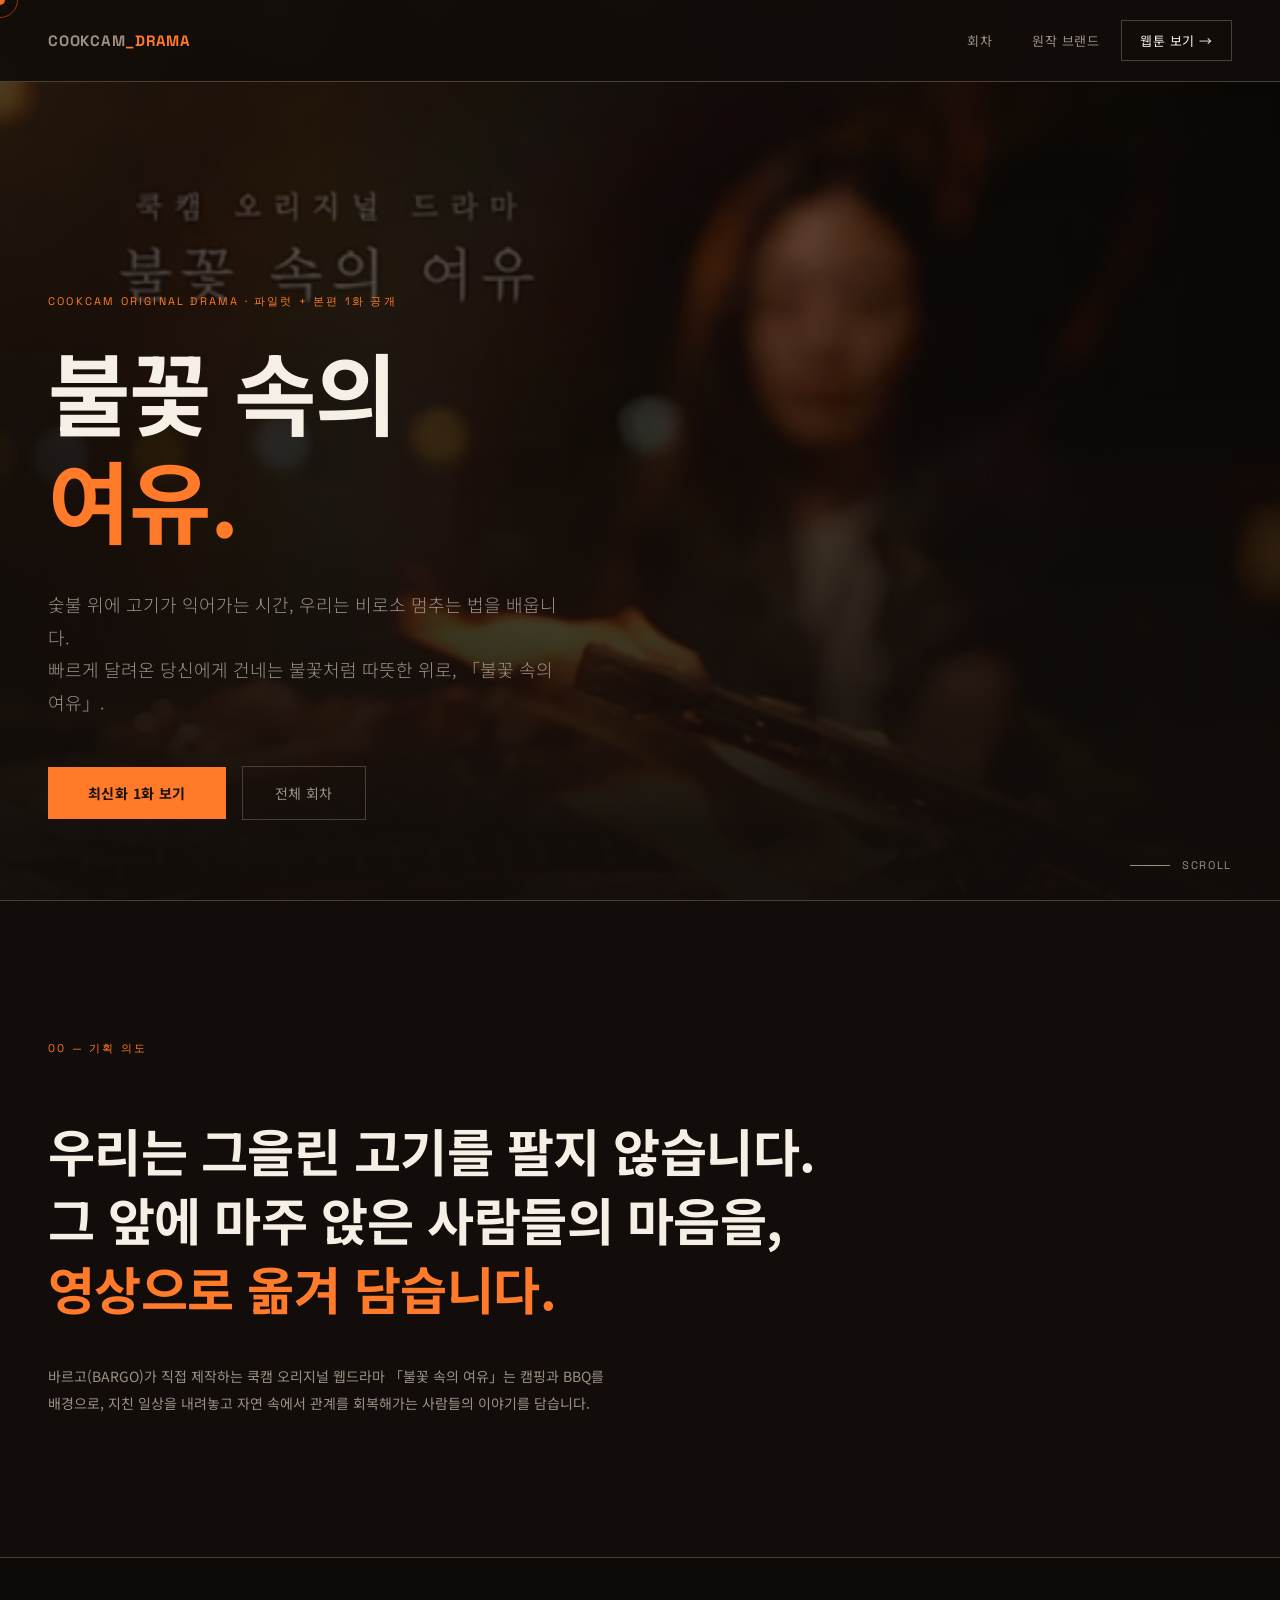
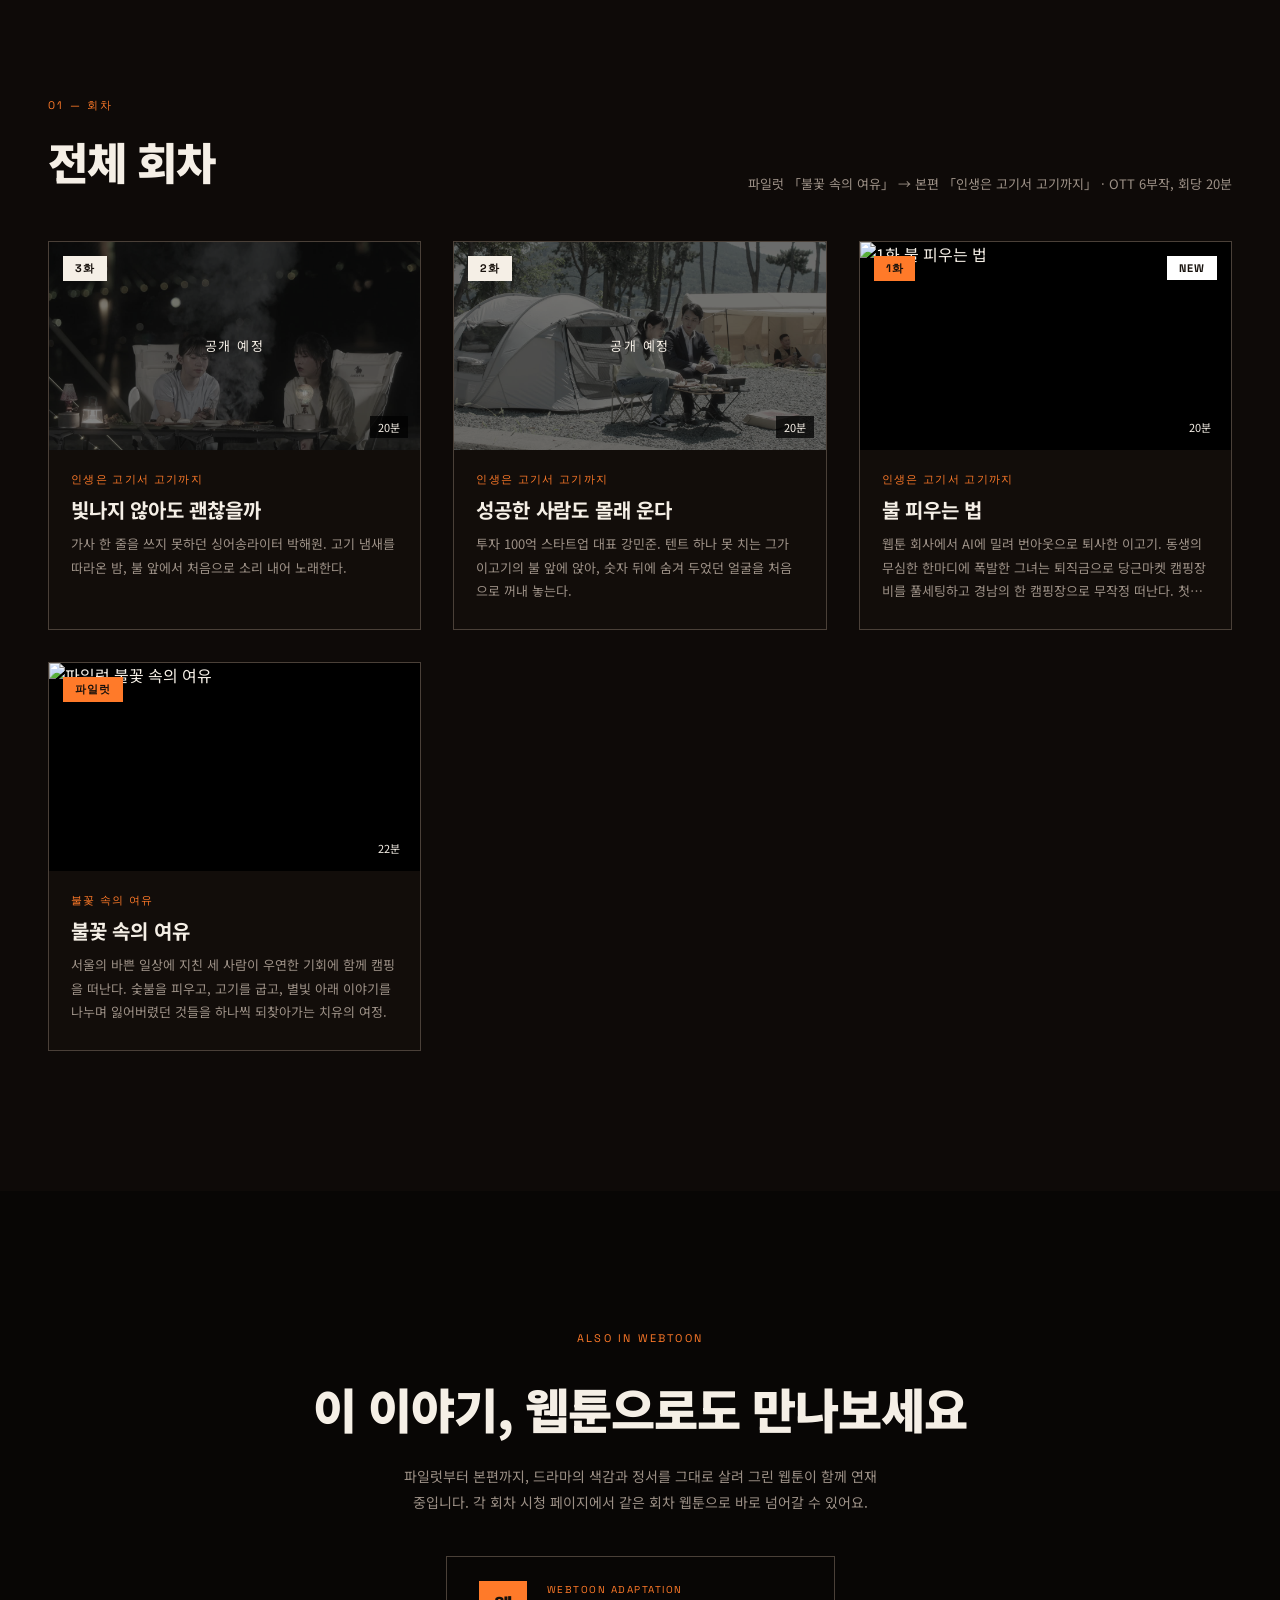
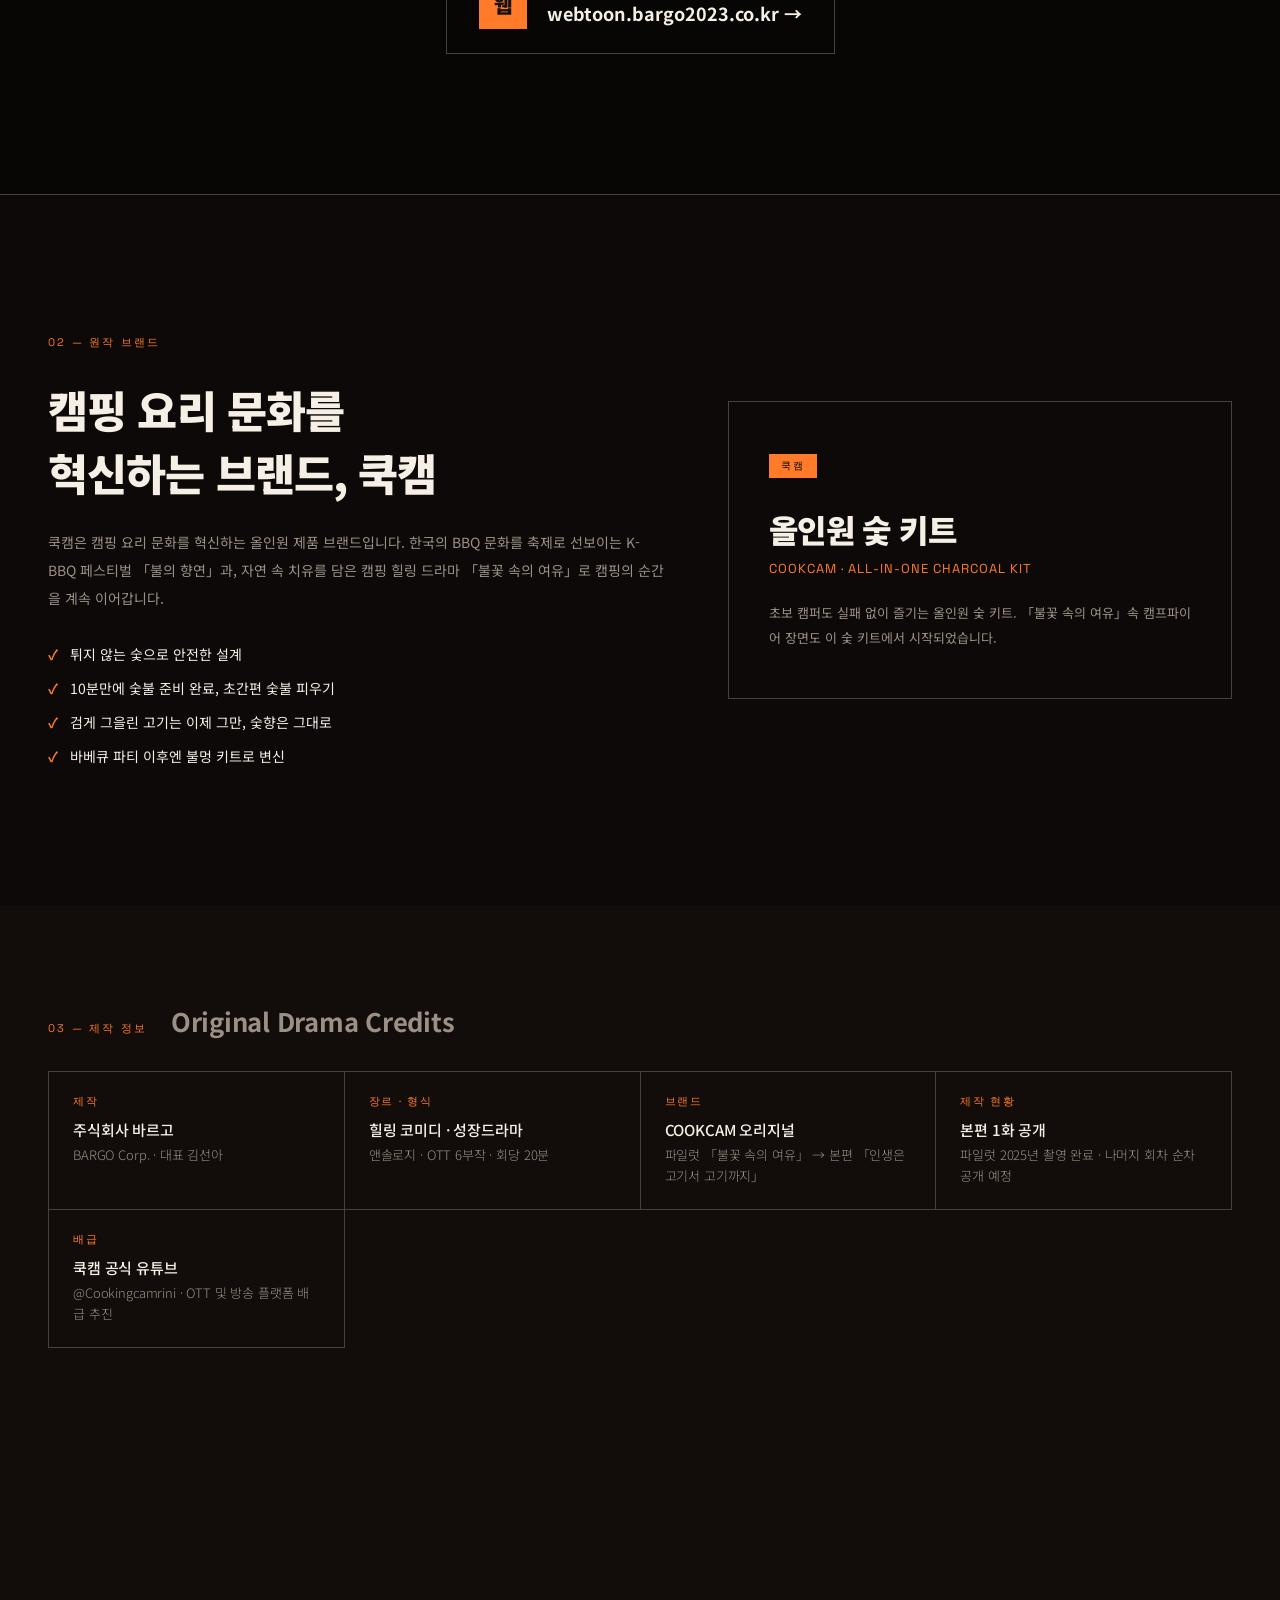
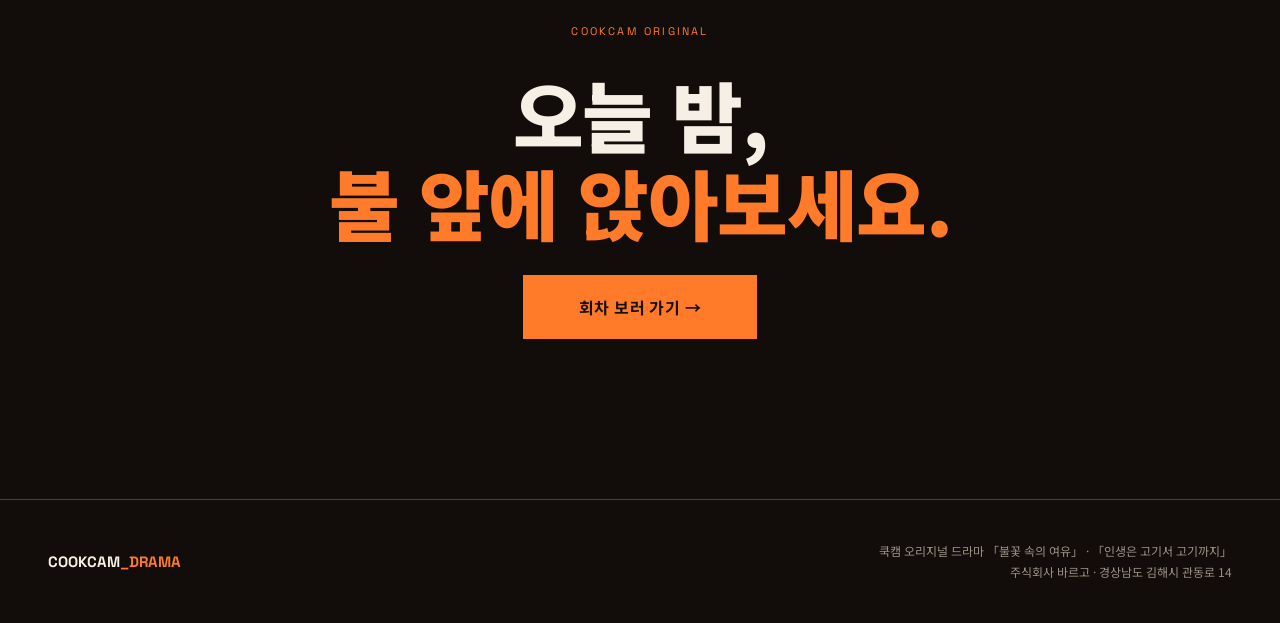
==== commit 3c378949: "Compact the credits section into an info grid Was ~1000px tall (48px heading, 90px gap, 36px row pad" ====
--- a/index.html
+++ b/index.html
@@ -121,26 +121,26 @@
   <section id="credits">
     <div class="credits-header">
       <div class="section-number">03 — 제작 정보</div>
-      <h2 class="credits-title reveal">Original Drama Credits</h2>
-    </div>
-    <div class="credits-rows">
-      <div class="credit-row reveal">
+      <h2 class="credits-title">Original Drama Credits</h2>
+    </div>
+    <div class="credits-grid reveal">
+      <div class="credit-cell">
         <div class="credit-role">제작</div>
-        <div class="credit-names">주식회사 바르고 (BARGO Corp.) <span>— 대표 김선아</span></div>
-      </div>
-      <div class="credit-row reveal reveal-delay-1">
+        <div class="credit-names">주식회사 바르고 <span>BARGO Corp. · 대표 김선아</span></div>
+      </div>
+      <div class="credit-cell">
         <div class="credit-role">장르 · 형식</div>
-        <div class="credit-names">힐링 코미디 · 성장드라마 (앤솔로지) <span>· OTT 6부작, 회당 20분</span></div>
-      </div>
-      <div class="credit-row reveal reveal-delay-1">
+        <div class="credit-names">힐링 코미디 · 성장드라마 <span>앤솔로지 · OTT 6부작 · 회당 20분</span></div>
+      </div>
+      <div class="credit-cell">
         <div class="credit-role">브랜드</div>
-        <div class="credit-names">COOKCAM 오리지널 <span>· 파일럿 「불꽃 속의 여유」 → 본편 「인생은 고기서고기까지」</span></div>
-      </div>
-      <div class="credit-row reveal reveal-delay-2">
+        <div class="credit-names">COOKCAM 오리지널 <span>파일럿 「불꽃 속의 여유」 → 본편 「인생은 고기서 고기까지」</span></div>
+      </div>
+      <div class="credit-cell">
         <div class="credit-role">제작 현황</div>
-        <div class="credit-names" id="credit-status">파일럿 2025년 촬영 완료 <span>· 본편 6부작 순차 공개</span></div>
-      </div>
-      <div class="credit-row reveal reveal-delay-3">
+        <div class="credit-names" id="credit-status">본편 순차 공개 <span>파일럿 2025년 촬영 완료</span></div>
+      </div>
+      <div class="credit-cell">
         <div class="credit-role">배급</div>
         <div class="credit-names">쿡캠 공식 유튜브 <span>@Cookingcamrini · OTT 및 방송 플랫폼 배급 추진</span></div>
       </div>
@@ -206,7 +206,7 @@
       }
       const relMain = main.filter(e => e.youtube).map(e => e.label);
       document.getElementById('credit-status').innerHTML =
-        `파일럿 2025년 촬영 완료 <span>· 본편 ${relMain.length ? relMain.join('·') + ' 공개' : '순차 공개'} · 6부작 중 나머지 회차 순차 공개 예정</span>`;
+        `${relMain.length ? '본편 ' + relMain.join('·') + ' 공개' : '본편 순차 공개'} <span>파일럿 2025년 촬영 완료 · 나머지 회차 순차 공개 예정</span>`;
     })();
 
     const cursor = document.getElementById('cursor');
--- a/assets/site.css
+++ b/assets/site.css
@@ -173,15 +173,15 @@
 .brand-card-sub { font-family: 'Space Grotesk', sans-serif; font-size: 13px; color: var(--ember); letter-spacing: 0.08em; margin-bottom: 24px; }
 .brand-card-desc { font-size: 13px; color: var(--gray-light); line-height: 1.9; }
 
-#credits { background: var(--black); }
-.credits-header { margin-bottom: 90px; }
-.credits-title { font-size: clamp(30px, 4vw, 48px); font-weight: 900; letter-spacing: -0.02em; }
-.credits-rows { display: flex; flex-direction: column; }
-.credit-row { display: grid; grid-template-columns: 200px 1fr; gap: 48px; padding: 36px 0; border-top: 1px solid var(--gray); align-items: baseline; }
-.credit-row:last-child { border-bottom: 1px solid var(--gray); }
-.credit-role { font-family: 'Space Grotesk', sans-serif; font-size: 11px; letter-spacing: 0.15em; color: var(--ember); text-transform: uppercase; }
-.credit-names { font-size: 18px; font-weight: 500; letter-spacing: -0.01em; }
-.credit-names span { color: var(--gray-light); font-weight: 300; font-size: 14px; }
+#credits { background: var(--black); padding: 96px 48px; }
+.credits-header { display: flex; align-items: baseline; gap: 24px; flex-wrap: wrap; margin-bottom: 32px; }
+.credits-header .section-number { margin-bottom: 0; }
+.credits-title { font-size: clamp(20px, 2vw, 26px); font-weight: 700; letter-spacing: -0.01em; color: var(--gray-light); }
+.credits-grid { display: grid; grid-template-columns: repeat(auto-fit, minmax(240px, 1fr)); border-top: 1px solid var(--gray); border-left: 1px solid var(--gray); }
+.credit-cell { padding: 22px 24px; border-right: 1px solid var(--gray); border-bottom: 1px solid var(--gray); }
+.credit-role { font-family: 'Space Grotesk', sans-serif; font-size: 11px; letter-spacing: 0.15em; color: var(--ember); text-transform: uppercase; margin-bottom: 10px; }
+.credit-names { font-size: 15px; font-weight: 500; letter-spacing: -0.01em; line-height: 1.5; }
+.credit-names span { display: block; margin-top: 4px; color: var(--gray-light); font-weight: 300; font-size: 13px; line-height: 1.6; }
 
 #cta { background: var(--black); text-align: center; padding: 180px 48px; }
 .cta-label { font-size: 11px; letter-spacing: 0.2em; color: var(--ember); text-transform: uppercase; margin-bottom: 32px; font-family: 'Space Grotesk', sans-serif; }
@@ -220,6 +220,12 @@
   .nav-links a:not(.filled) { display: none; }
   #hero { padding: 0 24px 64px; }
   section { padding: 80px 24px; }
+  #credits { padding: 64px 16px; }
+  .credits-grid { grid-template-columns: 1fr; }
+  .credit-cell { padding: 14px 16px; display: grid; grid-template-columns: 76px 1fr; gap: 12px; align-items: baseline; }
+  .credit-role { margin-bottom: 0; font-size: 10px; letter-spacing: 0.1em; }
+  .credit-names { font-size: 14px; }
+  .credit-names span { font-size: 12px; }
   .crosslink-card { flex-direction: column; text-align: center; padding: 32px 24px; }
   .crosslink-card-text { text-align: center; }
   footer { flex-direction: column; text-align: center; }
